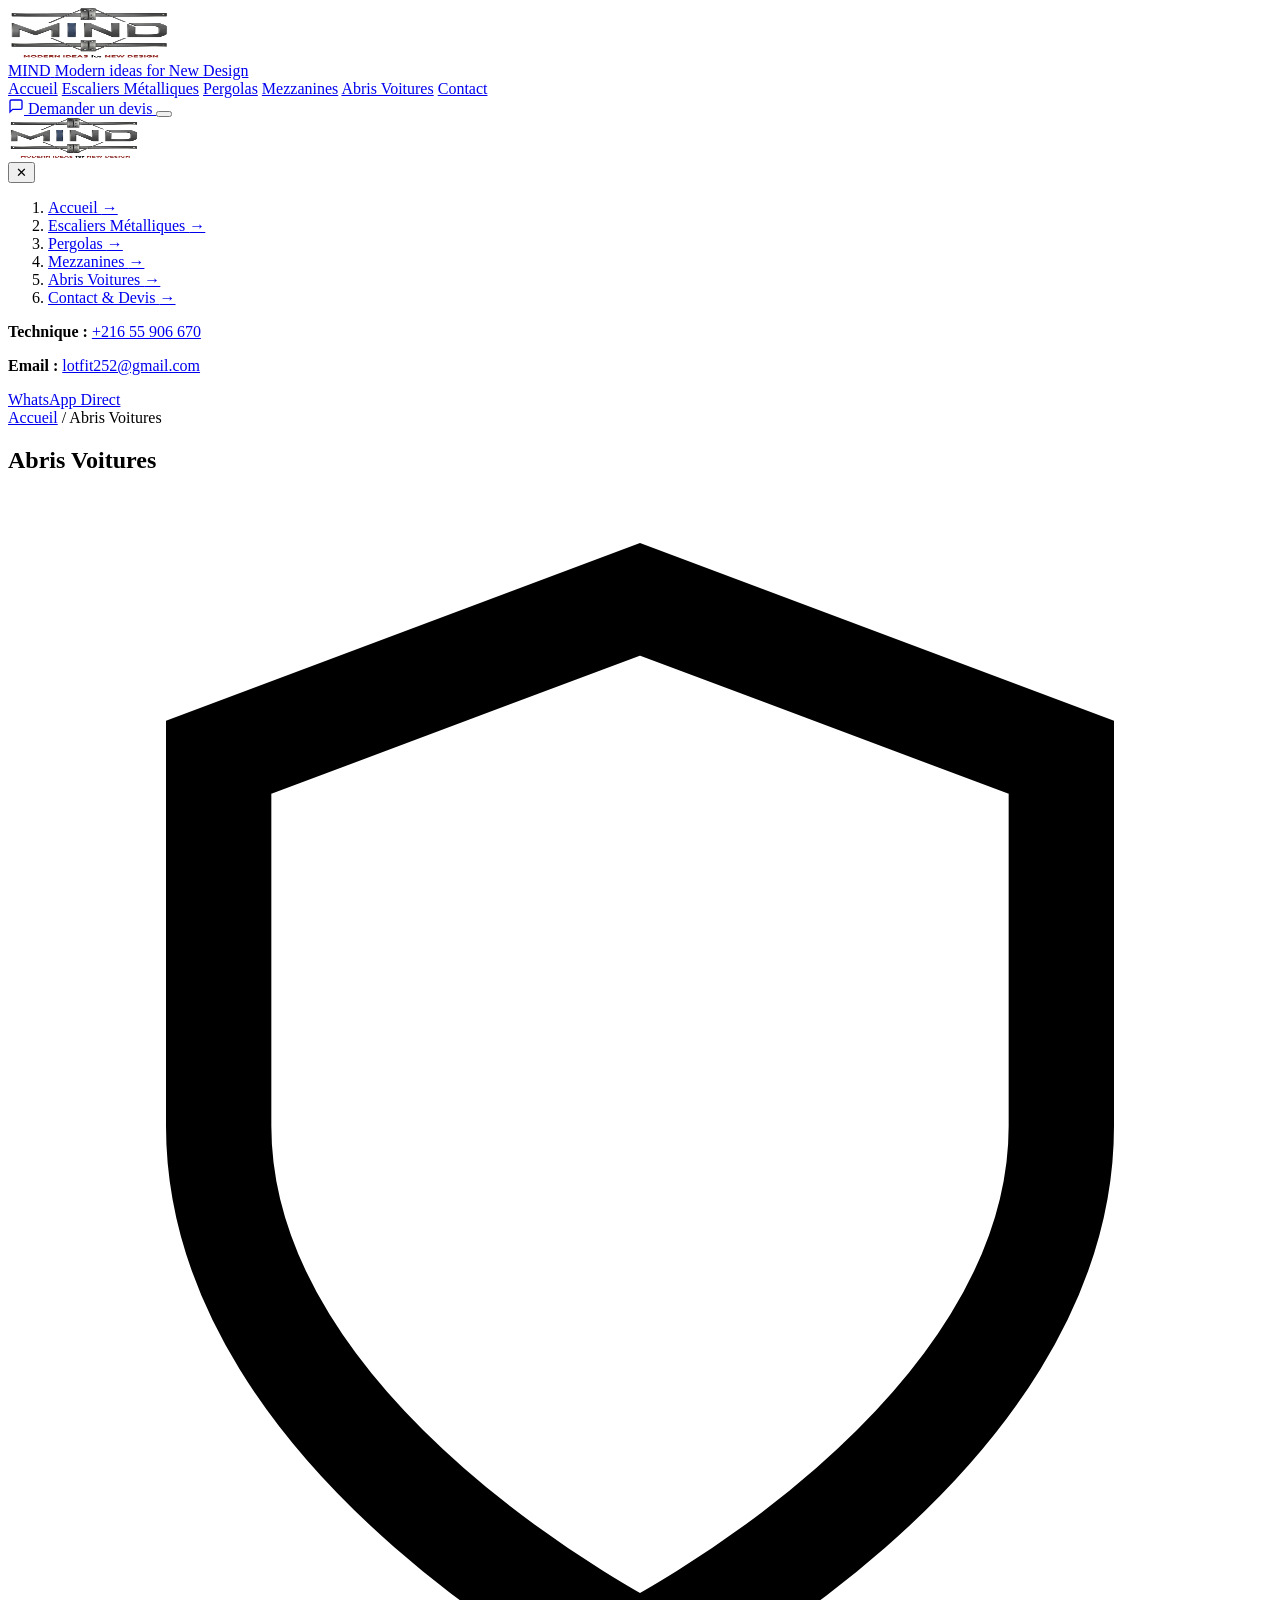
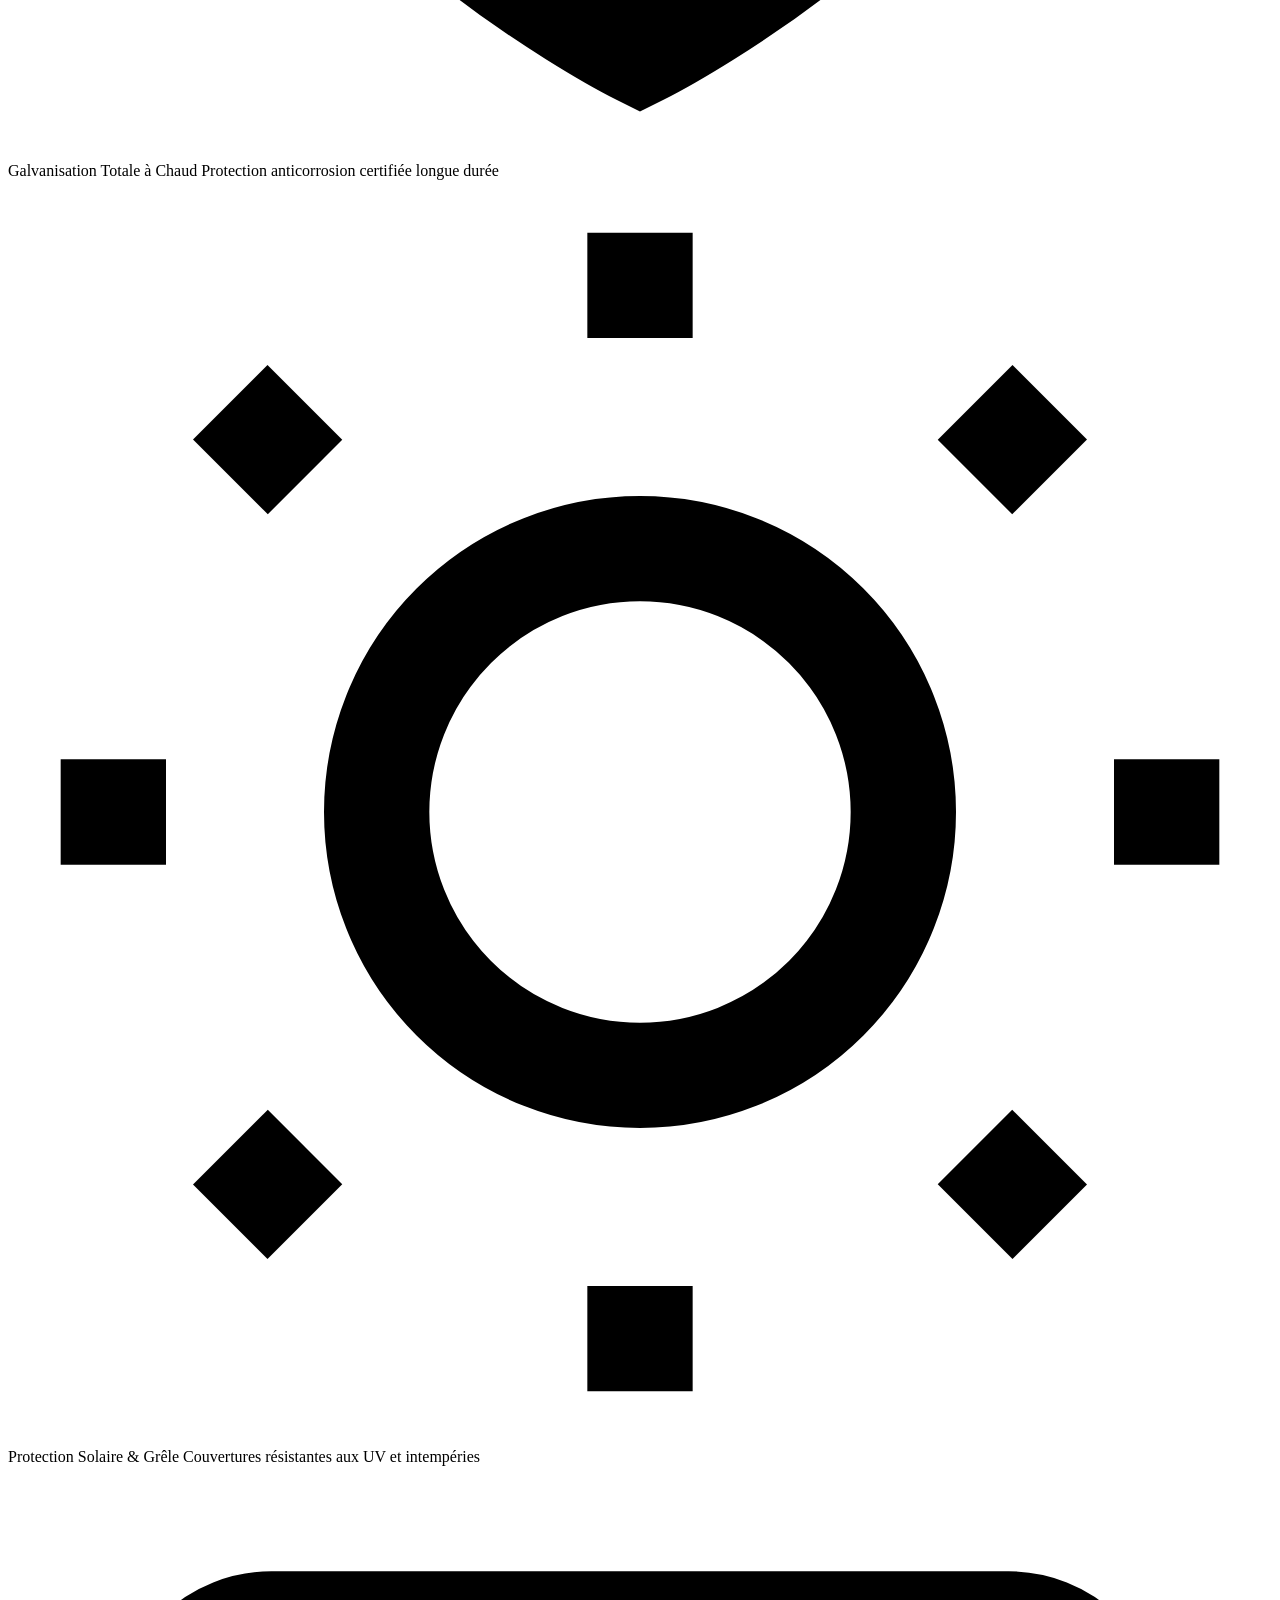
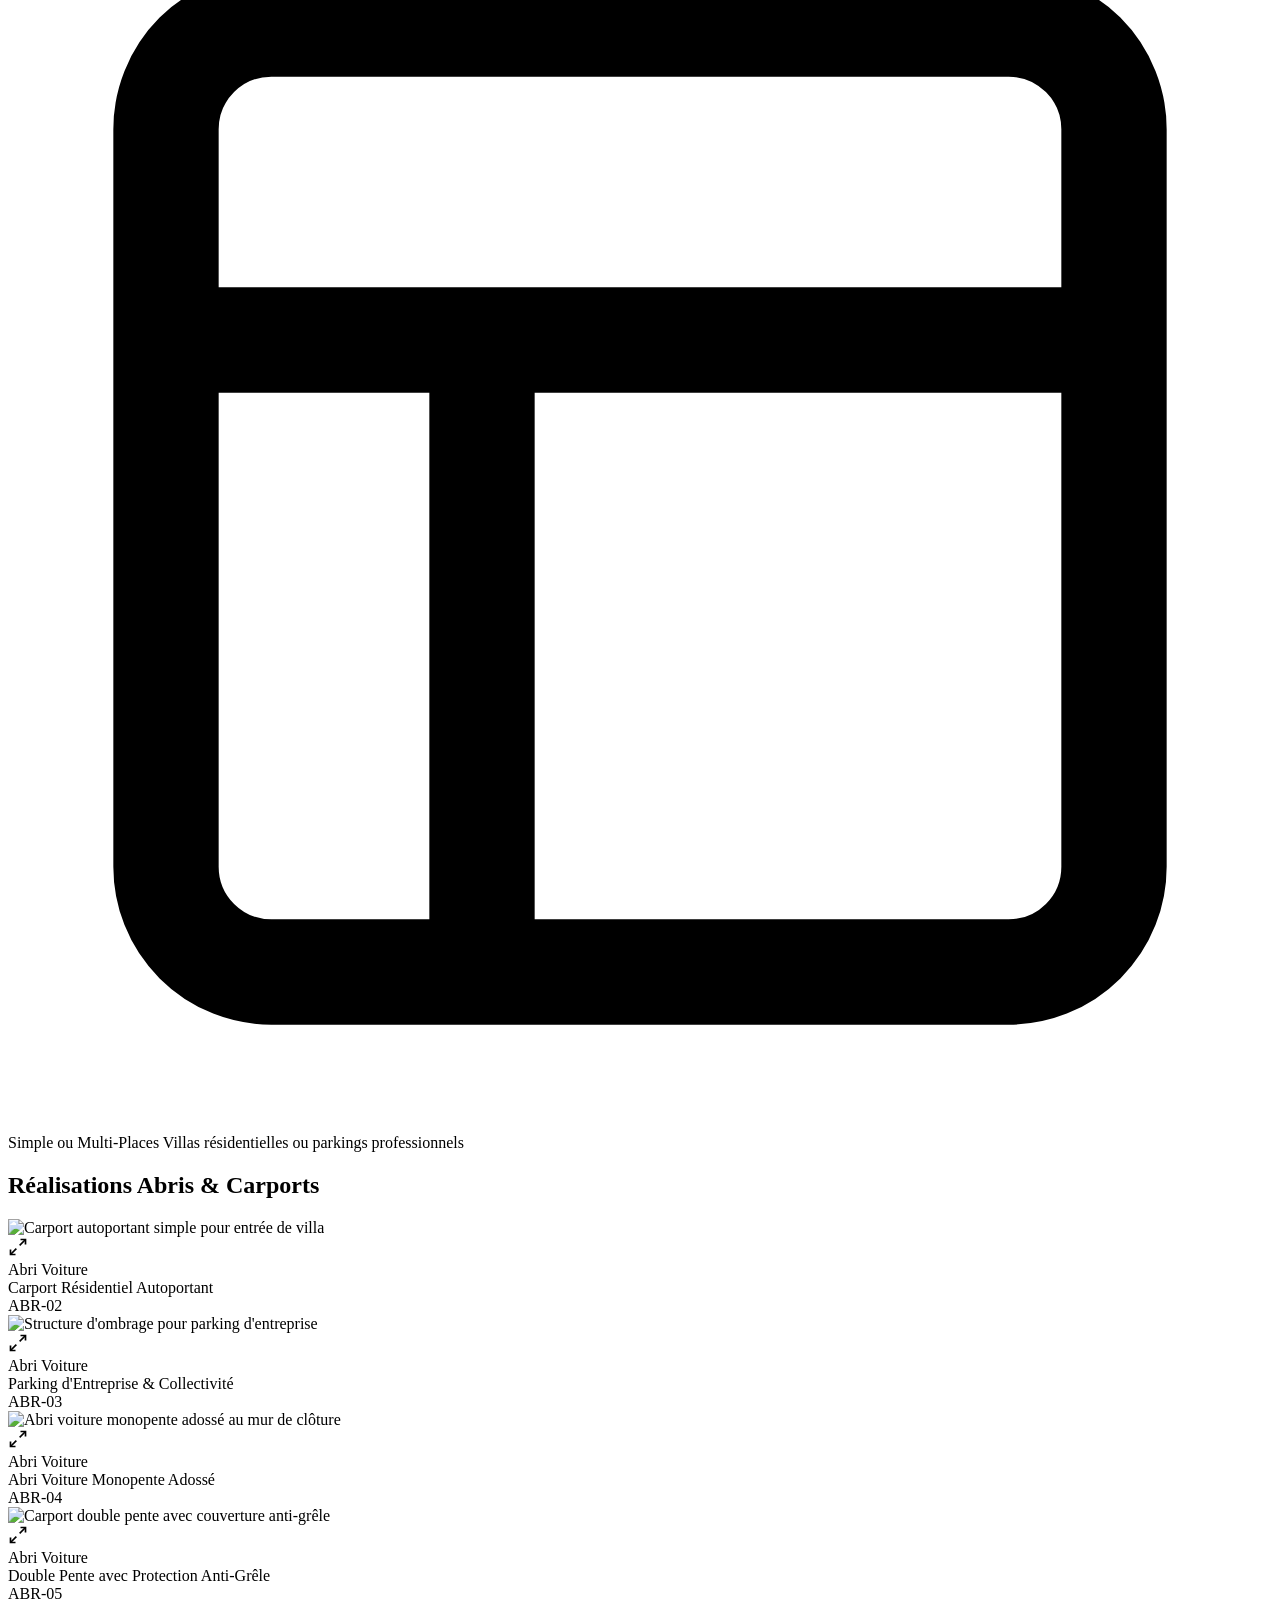
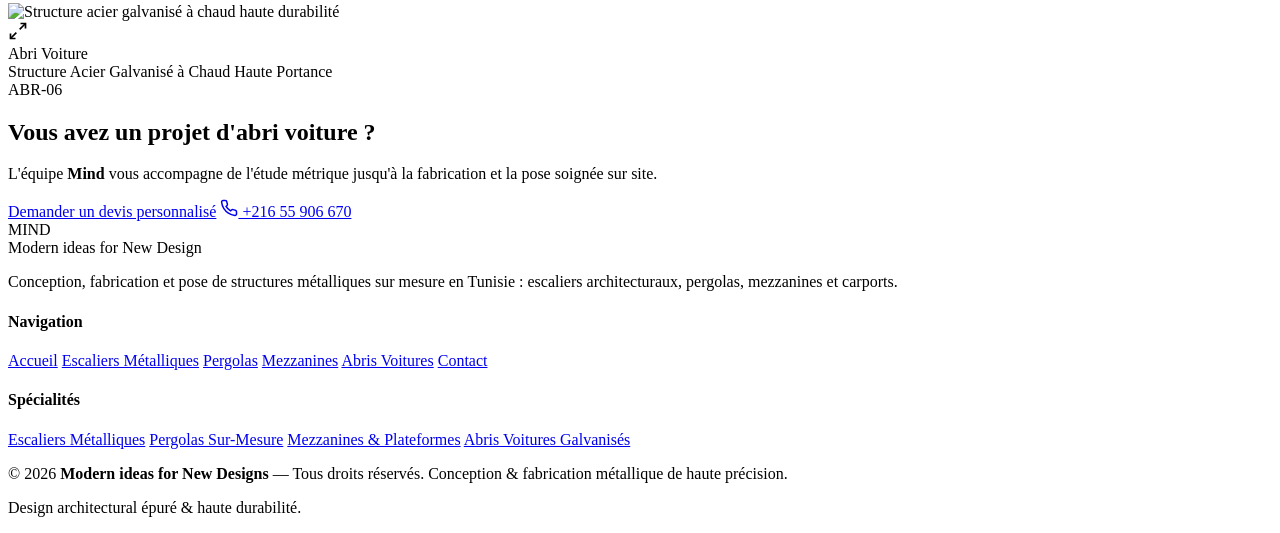
==== abris.html @ a0c8e548 "Add files via upload" ====
<!DOCTYPE html>
<html lang="fr">
<head>
  <meta charset="UTF-8">
  <meta name="viewport" content="width=device-width, initial-scale=1.0">
  <title>Abris Voitures &amp; Carports — Mind | Modern ideas for New Design</title>
  <meta name="description" content="Abris voitures et carports métalliques entièrement galvanisés à chaud en Tunisie par Mind (Modern ideas for New Design) : haute résistance, protection anticorrosion et pose sur mesure.">
  <link rel="icon" type="image/png" href="favicon.png">
  <link rel="stylesheet" href="css/style.css">
  <link rel="stylesheet" href="css/lightbox.css">
</head>
<body>

  <!-- HEADER -->
  <header class="site-header">
    <div class="wrap">
      <a href="index.html" class="logo-brand" aria-label="Accueil Mind">
        <img src="logo-mind.png" alt="Logo Mind" width="160" height="50">
        <div class="brand-meta">
          <span class="brand-name">MIND</span>
          <span class="brand-tagline">Modern ideas for New Design</span>
        </div>
      </a>

      <nav class="main-nav" aria-label="Navigation principale">
        <a href="index.html">Accueil</a>
        <a href="escaliers.html">Escaliers Métalliques</a>
        <a href="Pergola.html">Pergolas</a>
        <a href="mezzanines.html">Mezzanines</a>
        <a href="abris.html" class="active">Abris Voitures</a>
        <a href="index.html#contact">Contact</a>
      </nav>

      <div class="header-action">
        <a href="index.html#contact" class="btn btn-primary btn-sm">
          <svg width="16" height="16" viewBox="0 0 24 24" fill="none" stroke="currentColor" stroke-width="2"><path d="M21 15a2 2 0 0 1-2 2H7l-4 4V5a2 2 0 0 1 2-2h14a2 2 0 0 1 2 2z"></path></svg>
          Demander un devis
        </a>
        <button class="burger" aria-expanded="false" aria-label="Ouvrir le menu de navigation">
          <span></span><span></span><span></span>
        </button>
      </div>
    </div>
  </header>

  <!-- MENU MOBILE TIROIR -->
  <div class="scrim"></div>
  <aside class="mobile-nav-panel" aria-label="Menu mobile">
    <div class="mobile-nav-header">
      <div class="logo-brand">
        <img src="logo-mind.png" alt="Logo Mind" width="130" height="40">
      </div>
      <button class="btn btn-outline btn-sm burger-close" onclick="document.querySelector('.burger').click()" aria-label="Fermer le menu">✕</button>
    </div>
    <ol>
      <li><a href="index.html">Accueil <span>→</span></a></li>
      <li><a href="escaliers.html">Escaliers Métalliques <span>→</span></a></li>
      <li><a href="Pergola.html">Pergolas <span>→</span></a></li>
      <li><a href="mezzanines.html">Mezzanines <span>→</span></a></li>
      <li><a href="abris.html" class="active">Abris Voitures <span>→</span></a></li>
      <li><a href="index.html#contact">Contact &amp; Devis <span>→</span></a></li>
    </ol>
    <div class="mobile-nav-contact">
      <p><b>Technique :</b> <a href="tel:+21655906670">+216 55 906 670</a></p>
      <p><b>Email :</b> <a href="mailto:lotfit252@gmail.com">lotfit252@gmail.com</a></p>
      <a href="https://wa.me/21655906670" target="_blank" rel="noopener" class="btn btn-primary btn-sm" style="margin-top:0.5rem; justify-content:center;">WhatsApp Direct</a>
    </div>
  </aside>

  <!-- EN-TÊTE DE CATÉGORIE -->
  <section class="category-hero">
    <div class="wrap">
      <div class="category-hero-content reveal">
        <nav class="breadcrumb" aria-label="Fil d'Ariane">
          <a href="index.html">Accueil</a>
          <span class="sep" aria-hidden="true">/</span>
          <span class="current">Abris Voitures</span>
        </nav>
        <h1>Abris Voitures</h1>

        <!-- 3 Badges / Points Forts -->
        <div class="category-highlights">
          <div class="highlight-pill">
            <div class="icon">
              <svg viewBox="0 0 24 24" fill="none" stroke="currentColor" stroke-width="2"><path d="M12 22s8-4 8-10V5l-8-3-8 3v7c0 6 8 10 8 10z"></path></svg>
            </div>
            <div class="info">
              <span class="label">Galvanisation Totale à Chaud</span>
              <span class="sub">Protection anticorrosion certifiée longue durée</span>
            </div>
          </div>

          <div class="highlight-pill">
            <div class="icon">
              <svg viewBox="0 0 24 24" fill="none" stroke="currentColor" stroke-width="2"><circle cx="12" cy="12" r="5"></circle><line x1="12" y1="1" x2="12" y2="3"></line><line x1="12" y1="21" x2="12" y2="23"></line><line x1="4.22" y1="4.22" x2="5.64" y2="5.64"></line><line x1="18.36" y1="18.36" x2="19.78" y2="19.78"></line><line x1="1" y1="12" x2="3" y2="12"></line><line x1="21" y1="12" x2="23" y2="12"></line><line x1="4.22" y1="19.78" x2="5.64" y2="18.36"></line><line x1="18.36" y1="5.64" x2="19.78" y2="4.22"></line></svg>
            </div>
            <div class="info">
              <span class="label">Protection Solaire &amp; Grêle</span>
              <span class="sub">Couvertures résistantes aux UV et intempéries</span>
            </div>
          </div>

          <div class="highlight-pill">
            <div class="icon">
              <svg viewBox="0 0 24 24" fill="none" stroke="currentColor" stroke-width="2"><rect x="3" y="3" width="18" height="18" rx="2" ry="2"></rect><line x1="3" y1="9" x2="21" y2="9"></line><line x1="9" y1="21" x2="9" y2="9"></line></svg>
            </div>
            <div class="info">
              <span class="label">Simple ou Multi-Places</span>
              <span class="sub">Villas résidentielles ou parkings professionnels</span>
            </div>
          </div>
        </div>
      </div>
    </div>
  </section>

  <!-- GRILLE PHOTO DES RÉALISATIONS -->
  <section>
    <div class="wrap">
      <div class="gallery-section-head reveal">
        <div>
          <h2>Réalisations Abris &amp; Carports</h2>
        </div>
      </div>


        <!-- Photo 2 (Span 4) -->
        <div class="bento-item span-4">
          <img src="images/Abr2.jpeg" alt="Carport autoportant simple pour entrée de villa" data-gallery data-title="Carport autoportant simple pour entrée de villa" loading="lazy">
          <div class="item-overlay">
            <div class="overlay-top">
              <svg width="20" height="20" viewBox="0 0 24 24" fill="none" stroke="currentColor" stroke-width="2"><polyline points="15 3 21 3 21 9"></polyline><polyline points="9 21 3 21 3 15"></polyline><line x1="21" y1="3" x2="14" y2="10"></line><line x1="3" y1="21" x2="10" y2="14"></line></svg>
            </div>
            <span class="item-category">Abri Voiture</span>
            <div class="item-title">Carport Résidentiel Autoportant</div>
          </div>
          <span class="item-id-badge">ABR-02</span>
        </div>

        <!-- Photo 3 (Span 4) -->
        <div class="bento-item span-4">
          <img src="images/Abr3.jpeg" alt="Structure d'ombrage pour parking d'entreprise" data-gallery data-title="Structure d'ombrage pour parking d'entreprise" loading="lazy">
          <div class="item-overlay">
            <div class="overlay-top">
              <svg width="20" height="20" viewBox="0 0 24 24" fill="none" stroke="currentColor" stroke-width="2"><polyline points="15 3 21 3 21 9"></polyline><polyline points="9 21 3 21 3 15"></polyline><line x1="21" y1="3" x2="14" y2="10"></line><line x1="3" y1="21" x2="10" y2="14"></line></svg>
            </div>
            <span class="item-category">Abri Voiture</span>
            <div class="item-title">Parking d'Entreprise &amp; Collectivité</div>
          </div>
          <span class="item-id-badge">ABR-03</span>
        </div>

        <!-- Photo 4 (Span 4) -->
        <div class="bento-item span-4">
          <img src="images/Abr4.jpeg" alt="Abri voiture monopente adossé au mur de clôture" data-gallery data-title="Abri voiture monopente adossé au mur de clôture" loading="lazy">
          <div class="item-overlay">
            <div class="overlay-top">
              <svg width="20" height="20" viewBox="0 0 24 24" fill="none" stroke="currentColor" stroke-width="2"><polyline points="15 3 21 3 21 9"></polyline><polyline points="9 21 3 21 3 15"></polyline><line x1="21" y1="3" x2="14" y2="10"></line><line x1="3" y1="21" x2="10" y2="14"></line></svg>
            </div>
            <span class="item-category">Abri Voiture</span>
            <div class="item-title">Abri Voiture Monopente Adossé</div>
          </div>
          <span class="item-id-badge">ABR-04</span>
        </div>

        <!-- Photo 5 (Span 4) -->
        <div class="bento-item span-4">
          <img src="images/Abr5.jpeg" alt="Carport double pente avec couverture anti-grêle" data-gallery data-title="Carport double pente avec couverture anti-grêle" loading="lazy">
          <div class="item-overlay">
            <div class="overlay-top">
              <svg width="20" height="20" viewBox="0 0 24 24" fill="none" stroke="currentColor" stroke-width="2"><polyline points="15 3 21 3 21 9"></polyline><polyline points="9 21 3 21 3 15"></polyline><line x1="21" y1="3" x2="14" y2="10"></line><line x1="3" y1="21" x2="10" y2="14"></line></svg>
            </div>
            <span class="item-category">Abri Voiture</span>
            <div class="item-title">Double Pente avec Protection Anti-Grêle</div>
          </div>
          <span class="item-id-badge">ABR-05</span>
        </div>

        <!-- Photo 6 (Span 8) -->
        <div class="bento-item span-8">
          <img src="images/Abr6.jpeg" alt="Structure acier galvanisé à chaud haute durabilité" data-gallery data-title="Structure acier galvanisé à chaud haute durabilité" loading="lazy">
          <div class="item-overlay">
            <div class="overlay-top">
              <svg width="20" height="20" viewBox="0 0 24 24" fill="none" stroke="currentColor" stroke-width="2"><polyline points="15 3 21 3 21 9"></polyline><polyline points="9 21 3 21 3 15"></polyline><line x1="21" y1="3" x2="14" y2="10"></line><line x1="3" y1="21" x2="10" y2="14"></line></svg>
            </div>
            <span class="item-category">Abri Voiture</span>
            <div class="item-title">Structure Acier Galvanisé à Chaud Haute Portance</div>
          </div>
          <span class="item-id-badge">ABR-06</span>
        </div>
      </div>
    </div>
  </section>



  <!-- BANDEAU CTA -->
  <div class="wrap">
    <div class="cta-banner reveal">
      <div class="cta-content">
        <h2>Vous avez un projet d'abri voiture ?</h2>
        <p>L'équipe <strong>Mind</strong> vous accompagne de l'étude métrique jusqu'à la fabrication et la pose soignée sur site.</p>
        <div class="cta-actions">
          <a href="index.html#contact" class="btn btn-white btn-lg">Demander un devis personnalisé</a>
          <a href="tel:+21655906670" class="btn btn-outline btn-lg">
            <svg width="18" height="18" viewBox="0 0 24 24" fill="none" stroke="currentColor" stroke-width="2"><path d="M22 16.92v3a2 2 0 0 1-2.18 2 19.79 19.79 0 0 1-8.63-3.07 19.5 19.5 0 0 1-6-6 19.79 19.79 0 0 1-3.07-8.67A2 2 0 0 1 4.11 2h3a2 2 0 0 1 2 1.72 12.84 12.84 0 0 0 .7 2.81 2 2 0 0 1-.45 2.11L8.09 9.91a16 16 0 0 0 6 6l1.27-1.27a2 2 0 0 1 2.11-.45 12.84 12.84 0 0 0 2.81.7A2 2 0 0 1 22 16.92z"></path></svg>
            +216 55 906 670
          </a>
        </div>
      </div>
    </div>
  </div>

  <!-- FOOTER -->
  <footer class="site-footer">
    <div class="wrap">
      <div class="footer-grid">
        <div class="footer-brand">
          <div class="brand-name">MIND</div>
          <span class="brand-tagline">Modern ideas for New Design</span>
          <p>Conception, fabrication et pose de structures métalliques sur mesure en Tunisie : escaliers architecturaux, pergolas, mezzanines et carports.</p>
        </div>

        <div class="footer-col">
          <h4>Navigation</h4>
          <div class="footer-links">
            <a href="index.html">Accueil</a>
            <a href="escaliers.html">Escaliers Métalliques</a>
            <a href="Pergola.html">Pergolas</a>
            <a href="mezzanines.html">Mezzanines</a>
            <a href="abris.html">Abris Voitures</a>
            <a href="index.html#contact">Contact</a>
          </div>
        </div>

        <div class="footer-col">
          <h4>Spécialités</h4>
          <div class="footer-links">
            <a href="escaliers.html">Escaliers Métalliques</a>
            <a href="Pergola.html">Pergolas Sur-Mesure</a>
            <a href="mezzanines.html">Mezzanines &amp; Plateformes</a>
            <a href="abris.html">Abris Voitures Galvanisés</a>
          </div>
        </div>

      </div>

      <div class="footer-bottom">
        <p>© <span id="year"></span> <strong>Modern ideas for New Designs</strong> — Tous droits réservés. Conception &amp; fabrication métallique de haute précision.</p>
        <p>Design architectural épuré &amp; haute durabilité.</p>
      </div>
    </div>
  </footer>

  <script>document.getElementById('year').textContent = new Date().getFullYear();</script>
  <script src="js/lightbox.js"></script>
  <script src="js/script.js"></script>
</body>
</html>
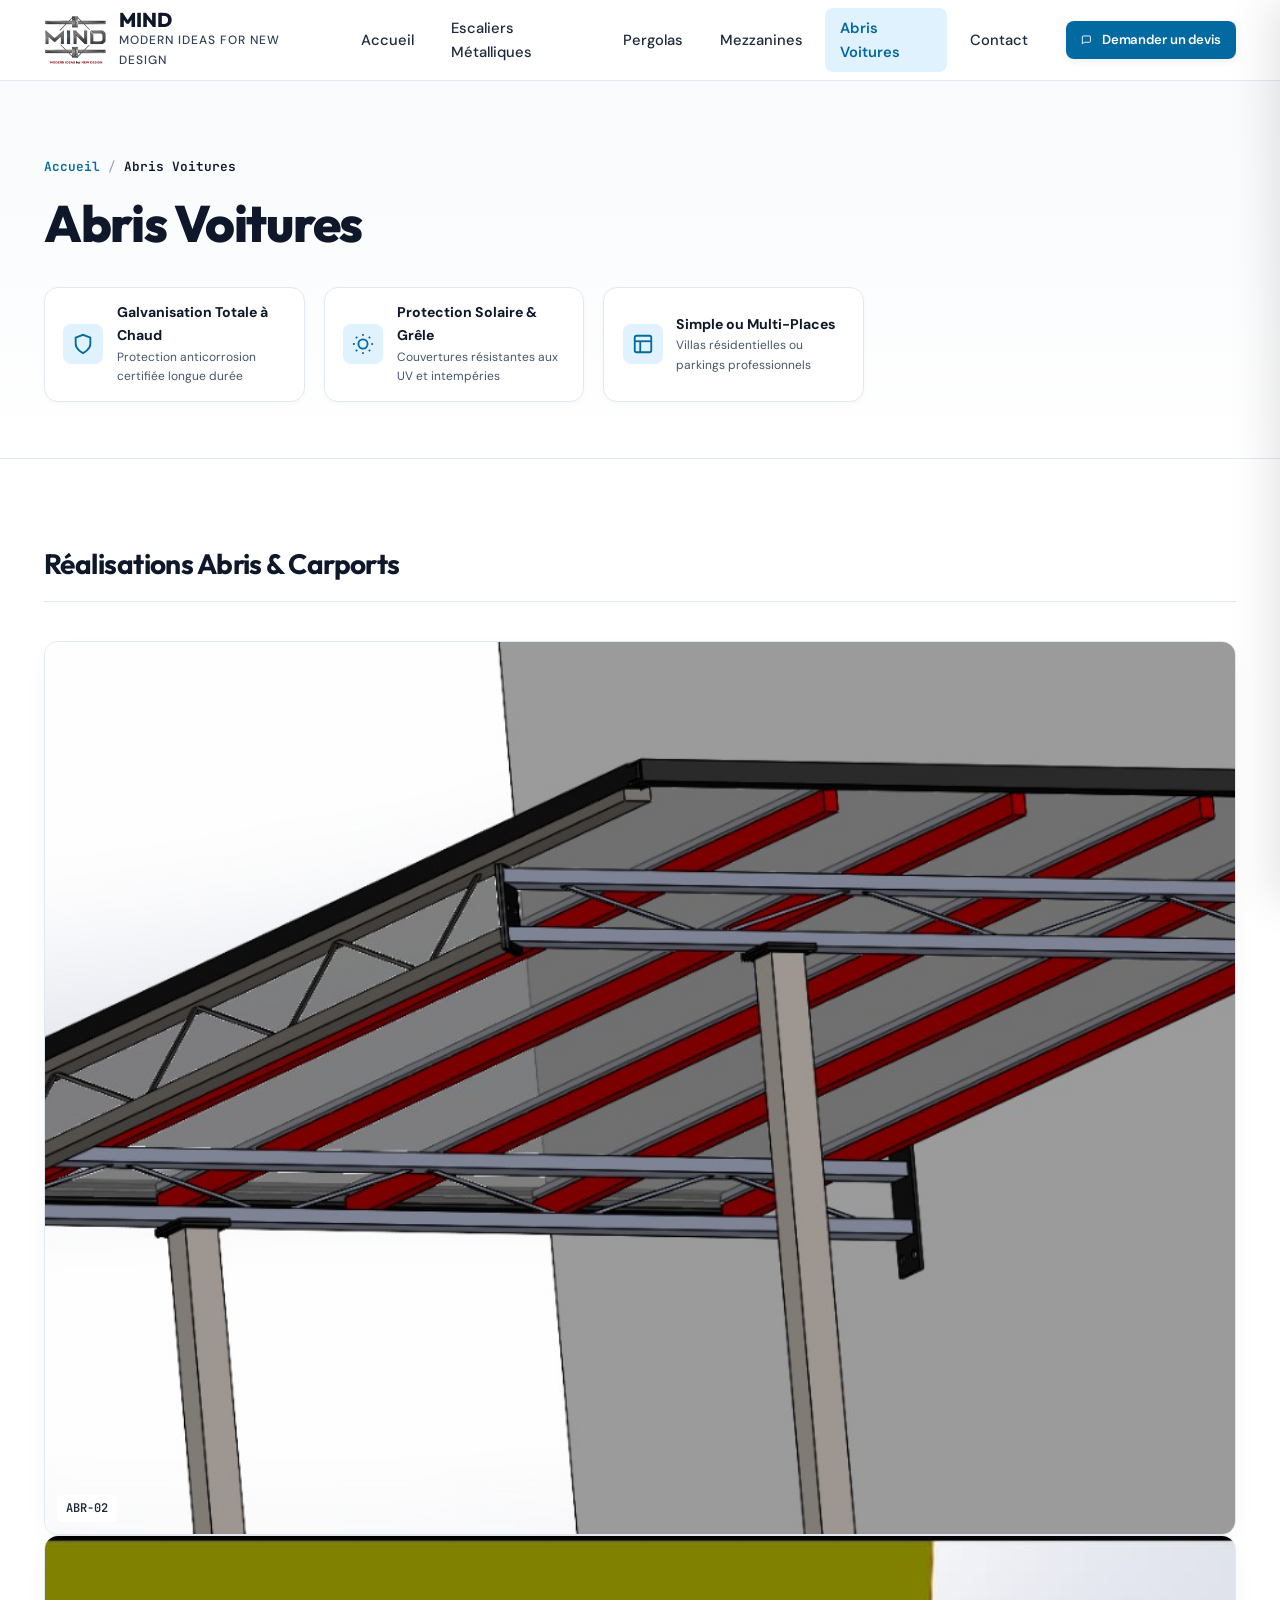
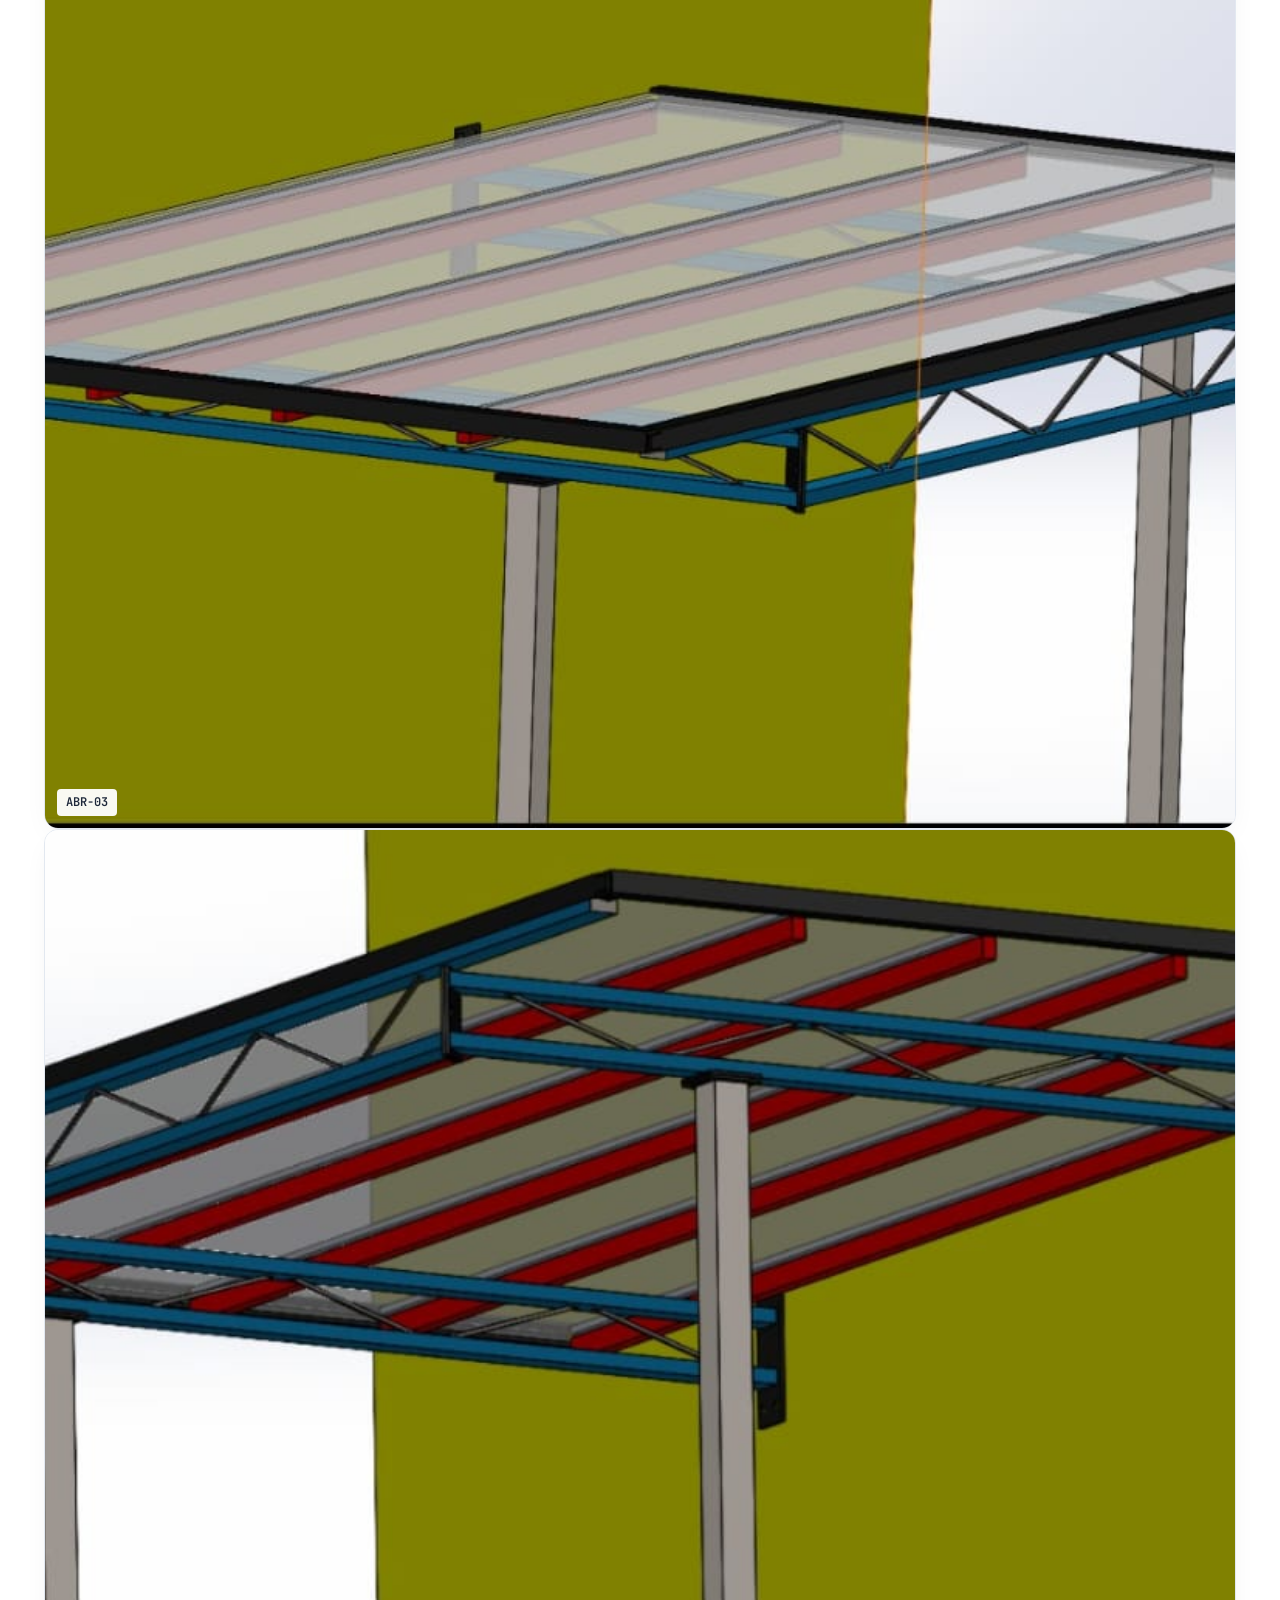
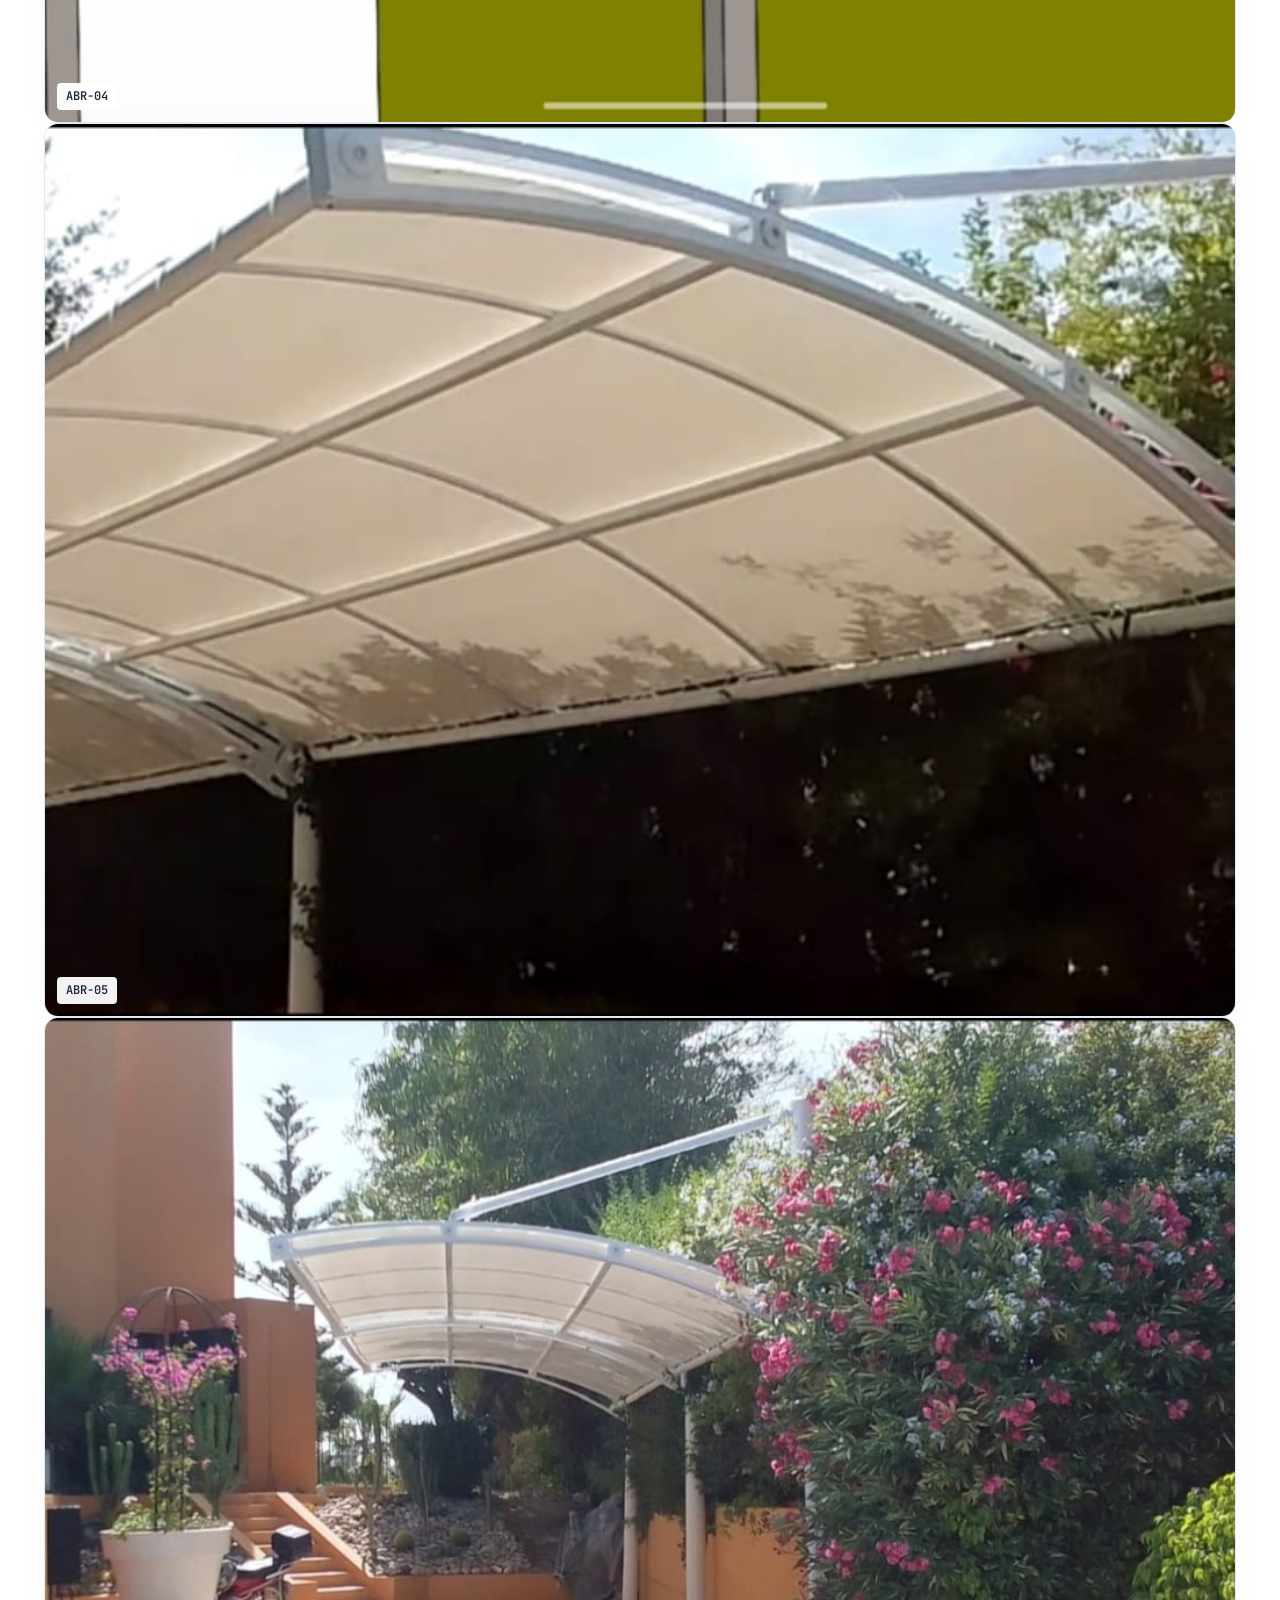
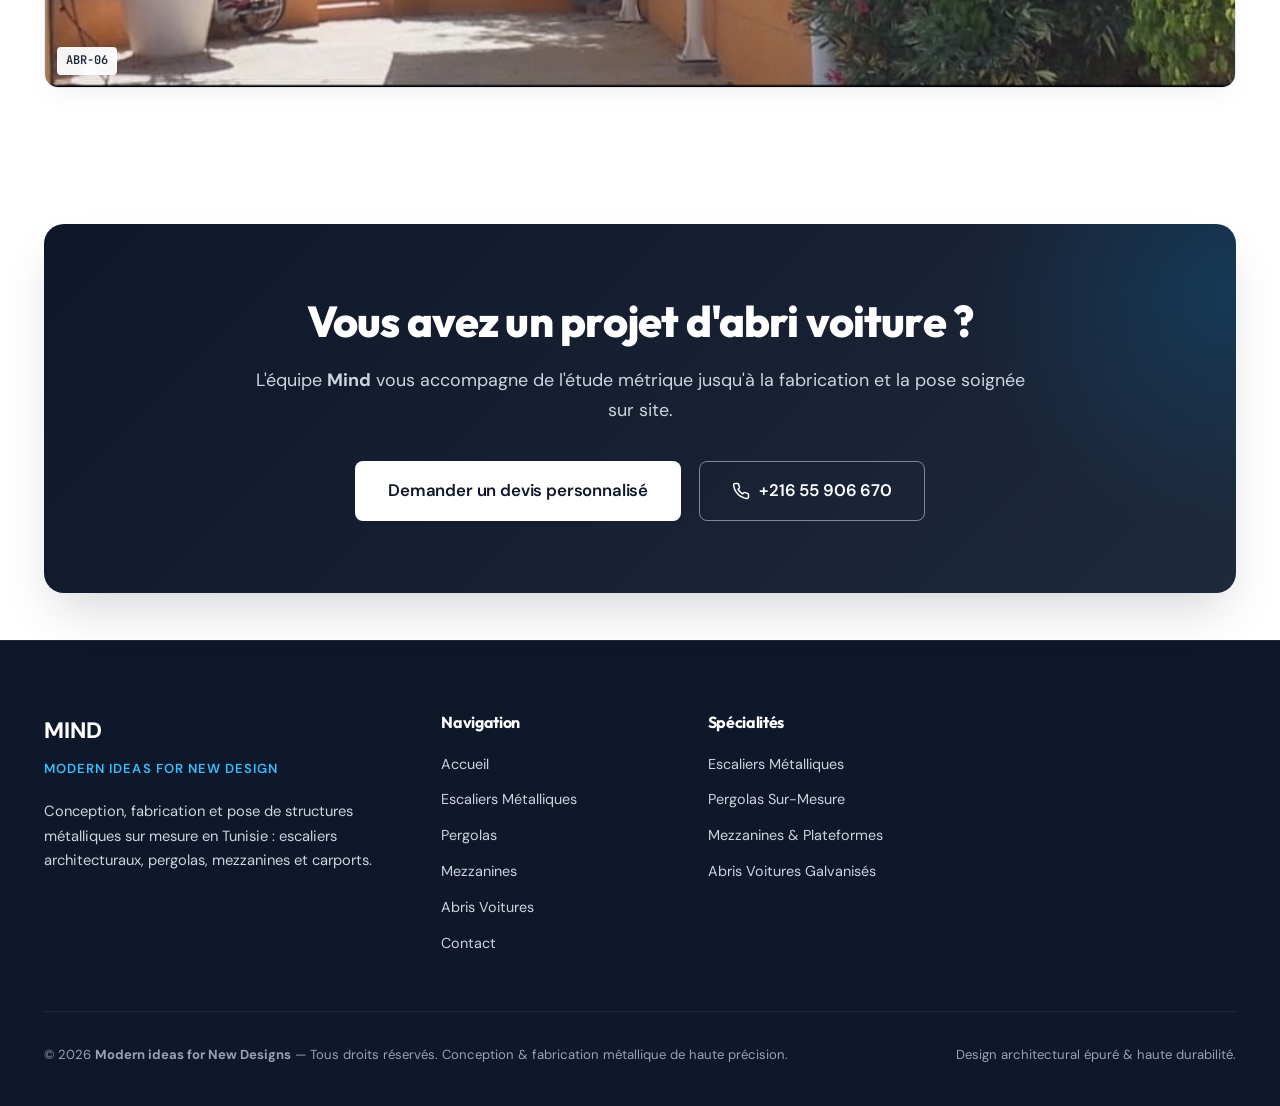
==== commit 0f54fb11: "Add files via upload" ====
--- a/abris.html
+++ b/abris.html
@@ -25,7 +25,7 @@
       <nav class="main-nav" aria-label="Navigation principale">
         <a href="index.html">Accueil</a>
         <a href="escaliers.html">Escaliers Métalliques</a>
-        <a href="Pergola.html">Pergolas</a>
+        <a href="pergola.html">Pergolas</a>
         <a href="mezzanines.html">Mezzanines</a>
         <a href="abris.html" class="active">Abris Voitures</a>
         <a href="index.html#contact">Contact</a>
@@ -55,7 +55,7 @@
     <ol>
       <li><a href="index.html">Accueil <span>→</span></a></li>
       <li><a href="escaliers.html">Escaliers Métalliques <span>→</span></a></li>
-      <li><a href="Pergola.html">Pergolas <span>→</span></a></li>
+      <li><a href="pergola.html">Pergolas <span>→</span></a></li>
       <li><a href="mezzanines.html">Mezzanines <span>→</span></a></li>
       <li><a href="abris.html" class="active">Abris Voitures <span>→</span></a></li>
       <li><a href="index.html#contact">Contact &amp; Devis <span>→</span></a></li>
@@ -226,7 +226,7 @@
           <div class="footer-links">
             <a href="index.html">Accueil</a>
             <a href="escaliers.html">Escaliers Métalliques</a>
-            <a href="Pergola.html">Pergolas</a>
+            <a href="pergola.html">Pergolas</a>
             <a href="mezzanines.html">Mezzanines</a>
             <a href="abris.html">Abris Voitures</a>
             <a href="index.html#contact">Contact</a>
@@ -237,7 +237,7 @@
           <h4>Spécialités</h4>
           <div class="footer-links">
             <a href="escaliers.html">Escaliers Métalliques</a>
-            <a href="Pergola.html">Pergolas Sur-Mesure</a>
+            <a href="pergola.html">Pergolas Sur-Mesure</a>
             <a href="mezzanines.html">Mezzanines &amp; Plateformes</a>
             <a href="abris.html">Abris Voitures Galvanisés</a>
           </div>
--- a/css/style.css
+++ b/css/style.css
@@ -0,0 +1,1640 @@
+/* ==========================================================================
+   MIND — Mind for New Designs
+   Architecture & Structures Métalliques Haut de Gamme
+   Design System : Clair Architectural / Lumineux, Moderne & Épuré
+   ========================================================================== */
+
+@import url('https://fonts.googleapis.com/css2?family=DM+Sans:ital,opsz,wght@0,9..40,400;0,9..40,500;0,9..40,600;0,9..40,700;1,9..40,400&family=Outfit:wght@500;600;700;800&family=JetBrains+Mono:wght@400;500;600&display=swap');
+
+:root {
+  /* Palette Principale "Clair Architectural" */
+  --bg-main:         #FFFFFF;
+  --bg-subtle:       #F8FAFC;
+  --bg-surface:      #F1F5F9;
+  --bg-elevated:     #FFFFFF;
+
+  /* Typographie & Couleurs de texte */
+  --text-main:       #0F172A; /* Gris anthracite profond - jamais noir pur */
+  --text-body:       #1E293B;
+  --text-muted:      #334155; /* Gris acier foncé haute lisibilité WCAG AAA */
+  --text-light:      #475569;
+  --text-inverse:    #FFFFFF;
+
+  /* Couleurs d'accentuation (Bleu architectural & cuivre) */
+  --primary:         #0369A1; /* Bleu architectural conforme WCAG AA (5.9:1) */
+  --primary-hover:   #075985;
+  --primary-light:   #E0F2FE;
+  --primary-glow:    rgba(3, 105, 161, 0.12);
+
+  --accent:          #9A581F; /* Cuivre / Bronze métallique architectural conforme WCAG */
+  --accent-hover:    #784212;
+  --accent-light:    #FDF6F0;
+
+  --border:          #E2E8F0;
+  --border-light:    #F1F5F9;
+  --border-focus:    #38BDF8;
+
+  /* Polices */
+  --font-heading:    'Outfit', -apple-system, BlinkMacSystemFont, 'Segoe UI', sans-serif;
+  --font-body:       'DM Sans', -apple-system, BlinkMacSystemFont, 'Segoe UI', sans-serif;
+  --font-mono:       'JetBrains Mono', monospace;
+
+  /* Rayons & Ombres */
+  --radius-sm:       8px;
+  --radius-md:       14px;
+  --radius-lg:       20px;
+  --radius-full:     9999px;
+
+  --shadow-subtle:   0 2px 8px -2px rgba(15, 23, 42, 0.05);
+  --shadow-card:     0 10px 30px -10px rgba(15, 23, 42, 0.08);
+  --shadow-hover:    0 20px 35px -10px rgba(15, 23, 42, 0.14);
+  --shadow-elevated: 0 25px 50px -12px rgba(15, 23, 42, 0.18);
+
+  /* Transitions */
+  --transition-fast:  0.2s cubic-bezier(0.16, 1, 0.3, 1);
+  --transition-smooth: 0.4s cubic-bezier(0.16, 1, 0.3, 1);
+  --transition-image:  0.5s cubic-bezier(0.25, 1, 0.5, 1);
+}
+
+/* ==========================================================================
+   RESET & BASES
+   ========================================================================== */
+*, *::before, *::after {
+  box-sizing: border-box;
+  margin: 0;
+  padding: 0;
+}
+
+html {
+  scroll-behavior: smooth;
+  font-size: 16px;
+  background-color: var(--bg-main);
+  color: var(--text-body);
+}
+
+body {
+  font-family: var(--font-body);
+  background-color: var(--bg-main);
+  color: var(--text-body);
+  line-height: 1.65;
+  -webkit-font-smoothing: antialiased;
+  -moz-osx-font-smoothing: grayscale;
+  overflow-x: hidden;
+}
+
+img, picture, svg, video {
+  display: block;
+  max-width: 100%;
+}
+
+a {
+  color: inherit;
+  text-decoration: none;
+  transition: color var(--transition-fast);
+}
+
+button, input, select, textarea {
+  font: inherit;
+}
+
+ul, ol {
+  list-style: none;
+}
+
+h1, h2, h3, h4, h5, h6 {
+  font-family: var(--font-heading);
+  color: var(--text-main);
+  font-weight: 700;
+  line-height: 1.2;
+  letter-spacing: -0.02em;
+  text-wrap: balance;
+}
+
+p {
+  text-wrap: pretty;
+}
+
+:focus-visible {
+  outline: 2px solid var(--primary);
+  outline-offset: 3px;
+}
+
+.wrap {
+  width: 100%;
+  max-width: 1240px;
+  margin-left: auto;
+  margin-right: auto;
+  padding-left: 1.5rem;
+  padding-right: 1.5rem;
+}
+
+.wrap-narrow {
+  max-width: 860px;
+}
+
+/* Badges / Eyebrow */
+.eyebrow {
+  display: inline-flex;
+  align-items: center;
+  gap: 0.5rem;
+  font-family: var(--font-mono);
+  font-size: 0.82rem;
+  font-weight: 600;
+  letter-spacing: 0.12em;
+  text-transform: uppercase;
+  color: #075985;
+  background: var(--primary-light);
+  padding: 0.38rem 0.9rem;
+  border-radius: var(--radius-full);
+  margin-bottom: 0.85rem;
+}
+
+.eyebrow-accent {
+  color: #784212;
+  background: var(--accent-light);
+}
+
+/* ==========================================================================
+   NAVIGATION / HEADER FIXE TRANSLUCIDE
+   ========================================================================== */
+.site-header {
+  position: sticky;
+  top: 0;
+  z-index: 1000;
+  background: rgba(255, 255, 255, 0.92);
+  backdrop-filter: blur(14px);
+  -webkit-backdrop-filter: blur(14px);
+  border-bottom: 1px solid var(--border);
+  transition: background var(--transition-fast), box-shadow var(--transition-fast), border-color var(--transition-fast);
+}
+
+.site-header.scrolled {
+  box-shadow: 0 4px 20px -2px rgba(15, 23, 42, 0.06);
+  background: rgba(255, 255, 255, 0.98);
+}
+
+.site-header .wrap {
+  display: flex;
+  align-items: center;
+  justify-content: space-between;
+  height: 80px;
+  gap: 1.5rem;
+}
+
+/* Logo */
+.logo-brand {
+  display: flex;
+  align-items: center;
+  gap: 0.85rem;
+  text-decoration: none;
+}
+
+.logo-brand img {
+  height: 48px;
+  width: auto;
+  object-fit: contain;
+  transition: transform var(--transition-fast);
+}
+
+.logo-brand:hover img {
+  transform: scale(1.03);
+}
+
+.logo-brand .brand-meta {
+  display: flex;
+  flex-direction: column;
+}
+
+.logo-brand .brand-name {
+  font-family: var(--font-heading);
+  font-size: 1.25rem;
+  font-weight: 800;
+  color: var(--text-main);
+  letter-spacing: -0.01em;
+  line-height: 1.1;
+}
+
+.logo-brand .brand-tagline {
+  font-family: var(--font-body);
+  font-size: 0.75rem;
+  font-weight: 500;
+  color: var(--text-muted);
+  letter-spacing: 0.08em;
+  text-transform: uppercase;
+}
+
+/* Navigation principale */
+.main-nav {
+  display: flex;
+  align-items: center;
+  gap: 0.5rem;
+}
+
+.main-nav a {
+  font-size: 0.92rem;
+  font-weight: 500;
+  color: var(--text-body);
+  padding: 0.5rem 0.9rem;
+  border-radius: var(--radius-sm);
+  position: relative;
+  transition: color var(--transition-fast), background-color var(--transition-fast);
+}
+
+.main-nav a:hover {
+  color: var(--primary);
+  background-color: var(--bg-subtle);
+}
+
+.main-nav a.active {
+  color: var(--primary);
+  font-weight: 600;
+  background-color: var(--primary-light);
+}
+
+/* Header Action */
+.header-action {
+  display: flex;
+  align-items: center;
+  gap: 1rem;
+}
+
+/* Boutons */
+.btn {
+  display: inline-flex;
+  align-items: center;
+  justify-content: center;
+  gap: 0.6rem;
+  padding: 0.75rem 1.4rem;
+  border-radius: var(--radius-sm);
+  font-size: 0.9rem;
+  font-weight: 600;
+  letter-spacing: -0.01em;
+  border: 1px solid transparent;
+  cursor: pointer;
+  transition: all var(--transition-fast);
+  white-space: nowrap;
+}
+
+.btn-primary {
+  background: var(--primary);
+  color: var(--text-inverse);
+  box-shadow: 0 2px 8px rgba(15, 23, 42, 0.08);
+}
+
+.btn-primary:hover {
+  background: var(--primary-hover);
+  color: var(--text-inverse);
+  transform: translateY(-1px);
+  box-shadow: 0 4px 14px rgba(15, 23, 42, 0.14);
+}
+
+.btn-outline {
+  background: transparent;
+  border-color: var(--border);
+  color: var(--text-body);
+}
+
+.btn-outline:hover {
+  border-color: var(--primary);
+  color: #FFFFFF;
+  background: var(--primary);
+}
+
+.btn-accent {
+  background: var(--accent);
+  color: var(--text-inverse);
+}
+
+.btn-accent:hover {
+  background: var(--accent-hover);
+  color: var(--text-inverse);
+}
+
+.btn-white {
+  background: #FFFFFF;
+  color: var(--text-main);
+  box-shadow: var(--shadow-subtle);
+}
+
+.btn-white:hover {
+  background: #F8FAFC;
+  color: var(--primary);
+  transform: translateY(-1px);
+}
+
+.btn-sm {
+  padding: 0.45rem 0.9rem;
+  font-size: 0.82rem;
+}
+
+.btn-lg {
+  padding: 0.95rem 2rem;
+  font-size: 1.05rem;
+}
+
+/* Burger Mobile */
+.burger {
+  display: none;
+  background: transparent;
+  border: 1px solid var(--border);
+  border-radius: var(--radius-sm);
+  width: 44px;
+  height: 44px;
+  cursor: pointer;
+  flex-direction: column;
+  justify-content: center;
+  align-items: center;
+  gap: 5px;
+  padding: 0;
+  transition: border-color var(--transition-fast), background var(--transition-fast);
+}
+
+.burger:hover {
+  background: var(--bg-subtle);
+}
+
+.burger span {
+  display: block;
+  width: 22px;
+  height: 2px;
+  background-color: var(--text-main);
+  border-radius: 2px;
+  transition: transform 0.3s ease, opacity 0.3s ease;
+}
+
+.burger[aria-expanded="true"] span:nth-child(1) {
+  transform: translateY(7px) rotate(45deg);
+}
+.burger[aria-expanded="true"] span:nth-child(2) {
+  opacity: 0;
+}
+.burger[aria-expanded="true"] span:nth-child(3) {
+  transform: translateY(-7px) rotate(-45deg);
+}
+
+/* Mobile Nav Drawer */
+.mobile-nav-panel {
+  position: fixed;
+  inset: 0 0 0 auto;
+  width: min(380px, 86vw);
+  height: 100vh;
+  background: var(--bg-main);
+  box-shadow: -10px 0 40px rgba(0, 0, 0, 0.1);
+  transform: translateX(100%);
+  transition: transform 0.35s cubic-bezier(0.16, 1, 0.3, 1);
+  z-index: 1001;
+  padding: 2.5rem 1.8rem;
+  display: flex;
+  flex-direction: column;
+  justify-content: space-between;
+  overflow-y: auto;
+}
+
+.mobile-nav-panel.open {
+  transform: translateX(0);
+}
+
+.mobile-nav-header {
+  display: flex;
+  align-items: center;
+  justify-content: space-between;
+  padding-bottom: 1.5rem;
+  border-bottom: 1px solid var(--border);
+}
+
+.mobile-nav-panel ol {
+  margin: 1.5rem 0;
+  display: flex;
+  flex-direction: column;
+  gap: 0.5rem;
+}
+
+.mobile-nav-panel a {
+  display: flex;
+  align-items: center;
+  justify-content: space-between;
+  padding: 0.85rem 1rem;
+  border-radius: var(--radius-sm);
+  font-size: 1.05rem;
+  font-weight: 600;
+  color: var(--text-body);
+}
+
+.mobile-nav-panel a:hover,
+.mobile-nav-panel a.active {
+  background: var(--primary-light);
+  color: var(--primary);
+}
+
+.mobile-nav-contact {
+  padding-top: 1.5rem;
+  border-top: 1px solid var(--border);
+  display: flex;
+  flex-direction: column;
+  gap: 0.6rem;
+  font-size: 0.88rem;
+  color: var(--text-muted);
+}
+
+.mobile-nav-contact a {
+  padding: 0;
+  font-size: 0.88rem;
+  font-weight: 500;
+  color: var(--primary);
+}
+
+.scrim {
+  position: fixed;
+  inset: 0;
+  background: rgba(15, 23, 42, 0.45);
+  backdrop-filter: blur(4px);
+  -webkit-backdrop-filter: blur(4px);
+  opacity: 0;
+  pointer-events: none;
+  transition: opacity 0.35s ease;
+  z-index: 1000;
+}
+
+.scrim.open {
+  opacity: 1;
+  pointer-events: auto;
+}
+
+/* ==========================================================================
+   HERO SECTION ARCHITECTURALE (ACCUEIL)
+   ========================================================================== */
+.hero {
+  position: relative;
+  background: linear-gradient(135deg, #FFFFFF 0%, #F8FAFC 50%, #F1F5F9 100%);
+  padding: 5.5rem 0 6rem;
+  border-bottom: 1px solid var(--border);
+  overflow: hidden;
+}
+
+.hero::before {
+  content: '';
+  position: absolute;
+  top: 0;
+  right: 0;
+  width: 45%;
+  height: 100%;
+  background-image: 
+    radial-gradient(#CBD5E1 1.2px, transparent 1.2px),
+    linear-gradient(to right, rgba(255,255,255,1), transparent 30%);
+  background-size: 24px 24px;
+  opacity: 0.45;
+  pointer-events: none;
+}
+
+.hero-grid {
+  display: grid;
+  grid-template-columns: 1.2fr 0.9fr;
+  align-items: center;
+  gap: 3.5rem;
+  position: relative;
+  z-index: 2;
+}
+
+.hero-content h1 {
+  font-size: clamp(2.4rem, 4.5vw, 3.8rem);
+  font-weight: 800;
+  letter-spacing: -0.03em;
+  line-height: 1.1;
+  margin-bottom: 1.3rem;
+  color: var(--text-main);
+}
+
+.hero-content h1 em {
+  font-style: normal;
+  color: var(--primary);
+  position: relative;
+  display: inline-block;
+}
+
+.hero-content h1 em::after {
+  content: '';
+  position: absolute;
+  left: 0;
+  bottom: 4px;
+  width: 100%;
+  height: 6px;
+  background: var(--primary-light);
+  z-index: -1;
+  border-radius: 4px;
+}
+
+.hero-desc {
+  font-size: 1.15rem;
+  color: var(--text-muted);
+  line-height: 1.7;
+  max-width: 54ch;
+  margin-bottom: 2.2rem;
+}
+
+.hero-actions {
+  display: flex;
+  align-items: center;
+  gap: 1rem;
+  flex-wrap: wrap;
+}
+
+.hero-badges-strip {
+  display: flex;
+  gap: 2rem;
+  margin-top: 3rem;
+  padding-top: 2rem;
+  border-top: 1px solid var(--border);
+}
+
+.hero-badge-item {
+  display: flex;
+  flex-direction: column;
+}
+
+.hero-badge-item .val {
+  font-family: var(--font-heading);
+  font-size: 1.85rem;
+  font-weight: 800;
+  color: var(--text-main);
+}
+
+.hero-badge-item .lbl {
+  font-size: 0.8rem;
+  font-weight: 500;
+  color: var(--text-muted);
+  text-transform: uppercase;
+  letter-spacing: 0.04em;
+}
+
+/* Carte visuelle Hero */
+.hero-visual {
+  position: relative;
+}
+
+.hero-card-featured {
+  background: #FFFFFF;
+  border: 1px solid var(--border);
+  border-radius: var(--radius-lg);
+  padding: 10px;
+  box-shadow: var(--shadow-card);
+  position: relative;
+  transition: transform var(--transition-smooth), box-shadow var(--transition-smooth);
+}
+
+.hero-card-featured:hover {
+  transform: translateY(-4px);
+  box-shadow: var(--shadow-hover);
+}
+
+.hero-card-featured img {
+  border-radius: var(--radius-md);
+  width: 100%;
+  aspect-ratio: 4 / 3;
+  object-fit: cover;
+}
+
+.hero-card-caption {
+  padding: 1.2rem 0.8rem 0.6rem;
+  display: flex;
+  justify-content: space-between;
+  align-items: center;
+}
+
+.hero-card-caption .title {
+  font-weight: 700;
+  font-size: 1rem;
+  color: var(--text-main);
+}
+
+.hero-card-caption .tag {
+  font-family: var(--font-mono);
+  font-size: 0.72rem;
+  color: var(--primary);
+  background: var(--primary-light);
+  padding: 0.2rem 0.6rem;
+  border-radius: var(--radius-full);
+}
+
+/* ==========================================================================
+   SECTIONS GÉNÉRIQUES & EN-TÊTES
+   ========================================================================== */
+section {
+  padding: 5.5rem 0;
+}
+
+.section-subtle {
+  background-color: var(--bg-subtle);
+  border-top: 1px solid var(--border);
+  border-bottom: 1px solid var(--border);
+}
+
+.section-head {
+  max-width: 680px;
+  margin-bottom: 3.5rem;
+}
+
+.section-head.center {
+  margin-left: auto;
+  margin-right: auto;
+  text-align: center;
+}
+
+.section-head h2 {
+  font-size: clamp(1.9rem, 3.2vw, 2.7rem);
+  font-weight: 800;
+  letter-spacing: -0.025em;
+  margin-bottom: 1rem;
+}
+
+.section-head p {
+  color: var(--text-muted);
+  font-size: 1.08rem;
+  line-height: 1.65;
+}
+
+/* ==========================================================================
+   4 ACTIVITÉS PRINCIPALES (CARDS BENTO)
+   ========================================================================== */
+.activities-grid {
+  display: grid;
+  grid-template-columns: repeat(12, 1fr);
+  gap: 1.75rem;
+}
+
+.activity-card {
+  background: #FFFFFF;
+  border: 1px solid var(--border);
+  border-radius: var(--radius-lg);
+  overflow: hidden;
+  box-shadow: var(--shadow-subtle);
+  display: flex;
+  flex-direction: column;
+  transition: transform var(--transition-smooth), box-shadow var(--transition-smooth), border-color var(--transition-smooth);
+  position: relative;
+}
+
+.activity-card:hover {
+  transform: translateY(-6px);
+  box-shadow: var(--shadow-hover);
+  border-color: var(--primary);
+}
+
+.activity-card.col-6 {
+  grid-column: span 6;
+}
+
+.activity-card.col-4 {
+  grid-column: span 4;
+}
+
+.activity-card .card-thumb {
+  position: relative;
+  aspect-ratio: 16 / 10;
+  overflow: hidden;
+  background: var(--bg-surface);
+}
+
+.activity-card .card-thumb img {
+  width: 100%;
+  height: 100%;
+  object-fit: cover;
+  transition: transform var(--transition-image);
+}
+
+.activity-card:hover .card-thumb img {
+  transform: scale(1.06);
+}
+
+.activity-card .card-badge {
+  position: absolute;
+  top: 1rem;
+  left: 1rem;
+  background: rgba(255, 255, 255, 0.95);
+  backdrop-filter: blur(8px);
+  padding: 0.3rem 0.75rem;
+  border-radius: var(--radius-full);
+  font-family: var(--font-mono);
+  font-size: 0.72rem;
+  font-weight: 600;
+  color: var(--primary);
+  box-shadow: var(--shadow-subtle);
+}
+
+.activity-card .card-body {
+  padding: 1.8rem;
+  display: flex;
+  flex-direction: column;
+  flex: 1;
+}
+
+.activity-card .card-body h3 {
+  font-size: 1.35rem;
+  margin-bottom: 0.65rem;
+  color: var(--text-main);
+  display: flex;
+  align-items: center;
+  justify-content: space-between;
+}
+
+.activity-card .card-body p {
+  color: var(--text-muted);
+  font-size: 0.95rem;
+  line-height: 1.6;
+  margin-bottom: 1.4rem;
+  flex: 1;
+}
+
+.activity-card .card-footer {
+  display: flex;
+  align-items: center;
+  justify-content: space-between;
+  padding-top: 1rem;
+  border-top: 1px solid var(--border-light);
+  font-size: 0.88rem;
+  font-weight: 600;
+  color: var(--primary);
+}
+
+.activity-card .card-footer .arrow {
+  transition: transform var(--transition-fast);
+}
+
+.activity-card:hover .card-footer .arrow {
+  transform: translateX(5px);
+}
+
+/* ==========================================================================
+   EN-TÊTE DE CATÉGORIE ENRICHI (PAGES PRODUITS)
+   ========================================================================== */
+.category-hero {
+  background: linear-gradient(180deg, #F8FAFC 0%, #FFFFFF 100%);
+  border-bottom: 1px solid var(--border);
+  padding: 4.5rem 0 3.5rem;
+  position: relative;
+}
+
+.category-hero-content {
+  max-width: 820px;
+}
+
+.category-hero h1 {
+  font-size: clamp(2.3rem, 4vw, 3.4rem);
+  font-weight: 800;
+  letter-spacing: -0.025em;
+  margin-bottom: 1rem;
+  color: var(--text-main);
+}
+
+.category-hero .category-desc {
+  font-size: 1.15rem;
+  color: var(--text-muted);
+  line-height: 1.7;
+  max-width: 52ch;
+  margin-bottom: 2rem;
+}
+
+/* 3 Badges / Points Forts */
+.category-highlights {
+  display: grid;
+  grid-template-columns: repeat(auto-fit, minmax(220px, 1fr));
+  gap: 1.2rem;
+  margin-top: 2rem;
+}
+
+.highlight-pill {
+  display: flex;
+  align-items: center;
+  gap: 0.85rem;
+  background: #FFFFFF;
+  border: 1px solid var(--border);
+  padding: 0.85rem 1.15rem;
+  border-radius: var(--radius-md);
+  box-shadow: var(--shadow-subtle);
+  transition: transform var(--transition-fast), border-color var(--transition-fast);
+}
+
+.highlight-pill:hover {
+  border-color: var(--primary);
+  transform: translateY(-2px);
+}
+
+.highlight-pill .icon {
+  width: 40px;
+  height: 40px;
+  border-radius: var(--radius-sm);
+  background: var(--primary-light);
+  color: var(--primary);
+  display: grid;
+  place-items: center;
+  flex-shrink: 0;
+}
+
+.highlight-pill .icon svg {
+  width: 22px;
+  height: 22px;
+}
+
+.highlight-pill .info {
+  display: flex;
+  flex-direction: column;
+}
+
+.highlight-pill .info .label {
+  font-size: 0.88rem;
+  font-weight: 700;
+  color: var(--text-main);
+}
+
+.highlight-pill .info .sub {
+  font-size: 0.75rem;
+  color: var(--text-light);
+}
+
+/* ==========================================================================
+   GRILLE PHOTO DYNAMIQUE ET MODERNE (BENTO / MASONRY)
+   ========================================================================== */
+.gallery-section-head {
+  display: flex;
+  align-items: center;
+  justify-content: space-between;
+  flex-wrap: wrap;
+  gap: 1.5rem;
+  margin-bottom: 2.5rem;
+  padding-bottom: 1.25rem;
+  border-bottom: 1px solid var(--border);
+}
+
+.gallery-section-head h2 {
+  font-size: 1.75rem;
+  color: var(--text-main);
+}
+
+.gallery-section-head p {
+  max-width: 50ch;
+  line-height: 1.6;
+}
+
+.gallery-count-badge {
+  font-family: var(--font-mono);
+  font-size: 0.82rem;
+  font-weight: 600;
+  color: var(--primary);
+  background: var(--primary-light);
+  padding: 0.35rem 0.85rem;
+  border-radius: var(--radius-full);
+}
+
+/* Système de Filtres (Galerie Globale) */
+.filter-tabs {
+  display: flex;
+  align-items: center;
+  gap: 0.6rem;
+  flex-wrap: wrap;
+  margin-bottom: 2.5rem;
+}
+
+.filter-btn {
+  background: #FFFFFF;
+  border: 1px solid var(--border);
+  color: var(--text-muted);
+  font-family: var(--font-body);
+  font-size: 0.88rem;
+  font-weight: 600;
+  padding: 0.55rem 1.15rem;
+  border-radius: var(--radius-full);
+  cursor: pointer;
+  transition: all var(--transition-fast);
+}
+
+.filter-btn:hover {
+  color: var(--primary);
+  border-color: var(--primary);
+  background: var(--primary-light);
+}
+
+.filter-btn.active {
+  background: var(--primary);
+  color: #FFFFFF;
+  border-color: var(--primary);
+  box-shadow: 0 4px 12px var(--primary-glow);
+}
+
+/* Grille CSS Moderne Bento */
+.bento-grid {
+  display: grid;
+  grid-template-columns: repeat(12, 1fr);
+  gap: 24px;
+}
+
+/* Carte Image dans la grille */
+.bento-item {
+  position: relative;
+  border-radius: var(--radius-md);
+  overflow: hidden;
+  background: #FFFFFF;
+  border: 1px solid var(--border);
+  box-shadow: var(--shadow-card);
+  cursor: pointer;
+  aspect-ratio: 4 / 3;
+  transition: transform var(--transition-smooth), box-shadow var(--transition-smooth), opacity 0.3s ease;
+}
+
+/* Variations de largeur Bento Grid */
+.bento-item.span-4 {
+  grid-column: span 4;
+}
+
+.bento-item.span-6 {
+  grid-column: span 6;
+}
+
+.bento-item.span-8 {
+  grid-column: span 8;
+  aspect-ratio: 16 / 9;
+}
+
+.bento-item.span-12 {
+  grid-column: span 12;
+  aspect-ratio: 21 / 9;
+}
+
+/* Image à l'intérieur */
+.bento-item img {
+  width: 100%;
+  height: 100%;
+  object-fit: cover;
+  display: block;
+  transition: transform var(--transition-image);
+}
+
+/* Hover Effects */
+.bento-item:hover {
+  transform: translateY(-4px);
+  box-shadow: var(--shadow-hover);
+  border-color: var(--border-focus);
+}
+
+.bento-item:hover img {
+  transform: scale(1.06);
+}
+
+/* Overlay & Légende au survol */
+.bento-item .item-overlay {
+  position: absolute;
+  inset: 0;
+  background: linear-gradient(180deg, rgba(15, 23, 42, 0.05) 0%, rgba(15, 23, 42, 0.3) 40%, rgba(15, 23, 42, 0.92) 100%);
+  display: flex;
+  flex-direction: column;
+  justify-content: flex-end;
+  padding: 1.5rem;
+  opacity: 0;
+  transition: opacity 0.35s ease;
+  color: #FFFFFF;
+  pointer-events: none;
+}
+
+.bento-item:hover .item-overlay {
+  opacity: 1;
+}
+
+.item-overlay .overlay-top {
+  position: absolute;
+  top: 1rem;
+  right: 1rem;
+  width: 38px;
+  height: 38px;
+  border-radius: 50%;
+  background: rgba(255, 255, 255, 0.2);
+  backdrop-filter: blur(8px);
+  display: grid;
+  place-items: center;
+  color: #FFFFFF;
+  transform: scale(0.85);
+  transition: transform 0.3s cubic-bezier(0.16, 1, 0.3, 1), background 0.3s ease;
+}
+
+.bento-item:hover .item-overlay .overlay-top {
+  transform: scale(1);
+  background: var(--primary);
+}
+
+.item-overlay .item-category {
+  font-family: var(--font-mono);
+  font-size: 0.78rem;
+  font-weight: 600;
+  letter-spacing: 0.08em;
+  text-transform: uppercase;
+  color: #7DD3FC;
+  margin-bottom: 0.35rem;
+}
+
+.item-overlay .item-title {
+  font-family: var(--font-heading);
+  font-size: 1.05rem;
+  font-weight: 700;
+  line-height: 1.3;
+  color: #FFFFFF;
+}
+
+/* Badge ID discret au bas */
+.bento-item .item-id-badge {
+  position: absolute;
+  bottom: 0.75rem;
+  left: 0.75rem;
+  font-family: var(--font-mono);
+  font-size: 0.75rem;
+  font-weight: 600;
+  color: #1E293B;
+  background: rgba(255, 255, 255, 0.95);
+  backdrop-filter: blur(4px);
+  padding: 0.25rem 0.55rem;
+  border-radius: 4px;
+  transition: opacity 0.25s ease;
+}
+
+.bento-item:hover .item-id-badge {
+  opacity: 0;
+}
+
+/* Placeholder si image introuvable */
+.bento-item.img-missing {
+  display: flex;
+  flex-direction: column;
+  align-items: center;
+  justify-content: center;
+  background: var(--bg-surface);
+  color: var(--text-light);
+}
+
+/* ==========================================================================
+   BANDEAU CTA FINAL (EN BAS DE CHAQUE PAGE)
+   ========================================================================== */
+.cta-banner {
+  background: linear-gradient(135deg, #0F172A 0%, #1E293B 100%);
+  color: #FFFFFF;
+  padding: 4.5rem 0;
+  position: relative;
+  overflow: hidden;
+  border-radius: var(--radius-lg);
+  margin: 3rem 0;
+  box-shadow: var(--shadow-elevated);
+}
+
+.cta-banner::before {
+  content: '';
+  position: absolute;
+  top: -50%;
+  right: -20%;
+  width: 500px;
+  height: 500px;
+  border-radius: 50%;
+  background: radial-gradient(circle, rgba(2, 132, 199, 0.2) 0%, transparent 70%);
+  pointer-events: none;
+}
+
+.cta-banner .cta-content {
+  position: relative;
+  z-index: 2;
+  text-align: center;
+  max-width: 780px;
+  margin: 0 auto;
+}
+
+.cta-banner h2 {
+  color: #FFFFFF;
+  font-size: clamp(2rem, 3.4vw, 2.7rem);
+  font-weight: 800;
+  letter-spacing: -0.02em;
+  margin-bottom: 1.15rem;
+}
+
+.cta-banner p {
+  color: #CBD5E1;
+  font-size: 1.12rem;
+  line-height: 1.65;
+  margin-bottom: 2.2rem;
+}
+
+.cta-banner .cta-actions {
+  display: flex;
+  align-items: center;
+  justify-content: center;
+  gap: 1.1rem;
+  flex-wrap: wrap;
+}
+
+.cta-banner .btn-outline {
+  color: #FFFFFF;
+  border-color: rgba(255, 255, 255, 0.45);
+}
+
+.cta-banner .btn-outline:hover {
+  background: #FFFFFF;
+  color: #0F172A;
+  border-color: #FFFFFF;
+}
+
+/* Breadcrumb Architectural Navigation */
+.breadcrumb {
+  display: inline-flex;
+  align-items: center;
+  gap: 0.5rem;
+  font-family: var(--font-mono);
+  font-size: 0.8rem;
+  color: #475569;
+  margin-bottom: 1rem;
+}
+
+.breadcrumb a {
+  color: var(--primary);
+  font-weight: 600;
+  transition: color var(--transition-fast);
+}
+
+.breadcrumb a:hover {
+  color: var(--primary-hover);
+  text-decoration: underline;
+}
+
+.breadcrumb .sep {
+  color: #94A3B8;
+  user-select: none;
+}
+
+.breadcrumb .current {
+  color: var(--text-main);
+  font-weight: 600;
+}
+
+/* Feature Cards (Clean inline icon layout) */
+.feature-card {
+  background: #FFFFFF;
+  padding: 2rem;
+  border-radius: var(--radius-md);
+  border: 1px solid var(--border);
+  box-shadow: var(--shadow-subtle);
+  transition: transform var(--transition-fast), border-color var(--transition-fast);
+}
+
+.feature-card:hover {
+  border-color: var(--primary);
+  transform: translateY(-2px);
+}
+
+.feature-card .card-header-inline {
+  display: flex;
+  align-items: center;
+  gap: 0.85rem;
+  margin-bottom: 0.85rem;
+}
+
+.feature-card .card-header-inline svg {
+  color: var(--primary);
+  flex-shrink: 0;
+  width: 24px;
+  height: 24px;
+}
+
+.feature-card h3 {
+  font-size: 1.2rem;
+  color: var(--text-main);
+  margin-bottom: 0;
+}
+
+.feature-card p {
+  color: var(--text-muted);
+  font-size: 0.95rem;
+  line-height: 1.6;
+}
+
+/* ==========================================================================
+   SECTION CONTACT & DEVIS
+   ========================================================================== */
+.contact-section {
+  background: var(--bg-subtle);
+  border-top: 1px solid var(--border);
+}
+
+.contact-grid {
+  display: grid;
+  grid-template-columns: 1fr 1fr;
+  gap: 2.5rem;
+  align-items: start;
+}
+
+.contact-card {
+  background: #FFFFFF;
+  border: 1px solid var(--border);
+  border-radius: var(--radius-lg);
+  padding: 2.2rem;
+  box-shadow: var(--shadow-subtle);
+}
+
+.contact-card h3 {
+  font-size: 1.3rem;
+  margin-bottom: 0.4rem;
+  color: var(--text-main);
+}
+
+.contact-role {
+  font-family: var(--font-mono);
+  font-size: 0.78rem;
+  font-weight: 600;
+  color: var(--primary);
+  text-transform: uppercase;
+  letter-spacing: 0.06em;
+  margin-bottom: 1.5rem;
+  display: block;
+}
+
+.contact-list {
+  display: flex;
+  flex-direction: column;
+  gap: 1rem;
+}
+
+.contact-item {
+  display: flex;
+  align-items: center;
+  gap: 1rem;
+  padding: 0.75rem 0;
+  border-bottom: 1px solid var(--border-light);
+}
+
+.contact-item:last-child {
+  border-bottom: none;
+}
+
+.contact-item .icon {
+  width: 42px;
+  height: 42px;
+  border-radius: var(--radius-sm);
+  background: var(--primary-light);
+  color: var(--primary);
+  display: grid;
+  place-items: center;
+  flex-shrink: 0;
+}
+
+.contact-item .info {
+  display: flex;
+  flex-direction: column;
+}
+
+.contact-item .info .label {
+  font-size: 0.75rem;
+  font-weight: 500;
+  color: var(--text-light);
+  text-transform: uppercase;
+  letter-spacing: 0.05em;
+}
+
+.contact-item .info .val {
+  font-size: 0.98rem;
+  font-weight: 600;
+  color: var(--text-main);
+  transition: color var(--transition-fast);
+}
+
+.contact-item .info a.val:hover {
+  color: var(--primary);
+}
+
+/* Formulaire de Devis */
+.form-card {
+  background: #FFFFFF;
+  border: 1px solid var(--border);
+  border-radius: var(--radius-lg);
+  padding: 2.2rem;
+  box-shadow: var(--shadow-card);
+}
+
+.form-group {
+  margin-bottom: 1.25rem;
+}
+
+.form-group label {
+  display: block;
+  font-size: 0.82rem;
+  font-weight: 600;
+  color: var(--text-main);
+  margin-bottom: 0.45rem;
+}
+
+.form-group input,
+.form-group select,
+.form-group textarea {
+  width: 100%;
+  padding: 0.85rem 1rem;
+  border: 1px solid var(--border);
+  border-radius: var(--radius-sm);
+  background: #FFFFFF;
+  color: var(--text-main);
+  transition: border-color var(--transition-fast), box-shadow var(--transition-fast);
+}
+
+.form-group input:focus,
+.form-group select:focus,
+.form-group textarea:focus {
+  outline: none;
+  border-color: var(--primary);
+  box-shadow: 0 0 0 3px var(--primary-glow);
+}
+
+/* ==========================================================================
+   FOOTER
+   ========================================================================== */
+.site-footer {
+  background: #0F172A;
+  color: #94A3B8;
+  padding: 4.5rem 0 2.5rem;
+  border-top: 1px solid #1E293B;
+}
+
+.footer-grid {
+  display: grid;
+  grid-template-columns: 1.6fr 1fr 1fr 1.2fr;
+  gap: 3rem;
+  margin-bottom: 3.5rem;
+}
+
+.footer-brand .brand-name {
+  color: #FFFFFF;
+  font-size: 1.4rem;
+  font-weight: 800;
+  margin-bottom: 0.5rem;
+}
+
+.footer-brand .brand-tagline {
+  color: #38BDF8;
+  font-size: 0.82rem;
+  font-weight: 600;
+  text-transform: uppercase;
+  letter-spacing: 0.08em;
+  margin-bottom: 1.2rem;
+  display: block;
+}
+
+.footer-brand p {
+  font-size: 0.92rem;
+  line-height: 1.65;
+  color: #CBD5E1;
+}
+
+.footer-col h4 {
+  color: #FFFFFF;
+  font-size: 1rem;
+  font-weight: 700;
+  margin-bottom: 1.25rem;
+}
+
+.footer-links {
+  display: flex;
+  flex-direction: column;
+  gap: 0.75rem;
+}
+
+.footer-links a {
+  color: #CBD5E1;
+  font-size: 0.9rem;
+  transition: color var(--transition-fast), transform var(--transition-fast);
+}
+
+.footer-links a:hover {
+  color: #38BDF8;
+  transform: translateX(4px);
+}
+
+.footer-bottom {
+  padding-top: 2rem;
+  border-top: 1px solid #1E293B;
+  display: flex;
+  align-items: center;
+  justify-content: space-between;
+  font-size: 0.82rem;
+  flex-wrap: wrap;
+  gap: 1rem;
+}
+
+/* ==========================================================================
+   LIGHTBOX PLEIN ÉCRAN FLUIDE & MODERNE
+   ========================================================================== */
+.lightbox {
+  position: fixed;
+  inset: 0;
+  background: rgba(15, 23, 42, 0.94);
+  backdrop-filter: blur(12px);
+  -webkit-backdrop-filter: blur(12px);
+  display: flex;
+  align-items: center;
+  justify-content: center;
+  opacity: 0;
+  visibility: hidden;
+  pointer-events: none;
+  transition: opacity 0.3s cubic-bezier(0.16, 1, 0.3, 1), visibility 0.3s ease;
+  z-index: 9999;
+  padding: 1.5rem;
+}
+
+.lightbox.open {
+  opacity: 1;
+  visibility: visible;
+  pointer-events: auto;
+}
+
+.lightbox-content {
+  position: relative;
+  max-width: 92vw;
+  max-height: 88vh;
+  display: flex;
+  flex-direction: column;
+  align-items: center;
+}
+
+.lightbox .lb-img {
+  max-width: 90vw;
+  max-height: 80vh;
+  object-fit: contain;
+  border-radius: var(--radius-md);
+  box-shadow: 0 25px 60px -15px rgba(0, 0, 0, 0.6);
+  user-select: none;
+  transition: transform 0.25s ease;
+}
+
+.lightbox-caption-bar {
+  margin-top: 1rem;
+  text-align: center;
+  color: #F8FAFC;
+}
+
+.lightbox-caption-bar .lb-title {
+  font-family: var(--font-heading);
+  font-size: 1.05rem;
+  font-weight: 700;
+  margin-bottom: 0.25rem;
+}
+
+.lightbox-caption-bar .lb-counter {
+  font-family: var(--font-mono);
+  font-size: 0.82rem;
+  color: #94A3B8;
+  letter-spacing: 0.06em;
+}
+
+/* Boutons Contrôles Lightbox */
+.lightbox .lb-btn {
+  position: absolute;
+  background: rgba(255, 255, 255, 0.12);
+  border: 1px solid rgba(255, 255, 255, 0.25);
+  color: #FFFFFF;
+  cursor: pointer;
+  border-radius: 50%;
+  width: 52px;
+  height: 52px;
+  display: flex;
+  align-items: center;
+  justify-content: center;
+  transition: background 0.2s ease, transform 0.2s ease, border-color 0.2s ease;
+}
+
+.lightbox .lb-btn:hover {
+  background: rgba(2, 132, 199, 0.85);
+  border-color: #38BDF8;
+  transform: scale(1.08);
+}
+
+.lightbox .lb-close {
+  top: 24px;
+  right: 24px;
+}
+
+.lightbox .lb-prev {
+  left: 24px;
+  top: 50%;
+  transform: translateY(-50%);
+}
+
+.lightbox .lb-prev:hover {
+  transform: translateY(-50%) scale(1.08);
+}
+
+.lightbox .lb-next {
+  right: 24px;
+  top: 50%;
+  transform: translateY(-50%);
+}
+
+.lightbox .lb-next:hover {
+  transform: translateY(-50%) scale(1.08);
+}
+
+/* ==========================================================================
+   ANIMATIONS AU DÉFILEMENT (SCROLL REVEAL)
+   ========================================================================== */
+.reveal {
+  opacity: 0;
+  transform: translateY(24px);
+  transition: opacity 0.6s cubic-bezier(0.16, 1, 0.3, 1), transform 0.6s cubic-bezier(0.16, 1, 0.3, 1);
+  will-change: opacity, transform;
+}
+
+.reveal.active {
+  opacity: 1;
+  transform: translateY(0);
+}
+
+.delay-1 { transition-delay: 0.1s; }
+.delay-2 { transition-delay: 0.2s; }
+.delay-3 { transition-delay: 0.3s; }
+.delay-4 { transition-delay: 0.4s; }
+
+/* ==========================================================================
+   RESPONSIVE DESIGN (TABLETTE & MOBILE)
+   ========================================================================== */
+@media (max-width: 1024px) {
+  .hero-grid {
+    grid-template-columns: 1fr;
+    gap: 3rem;
+  }
+  .hero::before {
+    display: none;
+  }
+  .activities-grid .activity-card.col-6 {
+    grid-column: span 12;
+  }
+  .footer-grid {
+    grid-template-columns: 1fr 1fr;
+    gap: 2.5rem;
+  }
+  .contact-grid {
+    grid-template-columns: 1fr;
+  }
+  .bento-item.span-4 {
+    grid-column: span 6;
+  }
+  .bento-item.span-8 {
+    grid-column: span 6;
+  }
+}
+
+@media (max-width: 820px) {
+  .main-nav, .header-action .btn {
+    display: none;
+  }
+  .burger {
+    display: flex;
+  }
+  .site-header .wrap {
+    height: 70px;
+  }
+  .bento-grid {
+    gap: 16px;
+  }
+  .bento-item.span-4,
+  .bento-item.span-6,
+  .bento-item.span-8,
+  .bento-item.span-12 {
+    grid-column: span 12;
+    aspect-ratio: 4 / 3;
+  }
+  .bento-item .item-overlay {
+    opacity: 1;
+    background: linear-gradient(180deg, transparent 40%, rgba(15, 23, 42, 0.85) 100%);
+  }
+}
+
+@media (max-width: 640px) {
+  section {
+    padding: 3.5rem 0;
+  }
+  .hero {
+    padding: 3.5rem 0 4rem;
+  }
+  .category-hero {
+    padding: 3rem 0 2.5rem;
+  }
+  .footer-grid {
+    grid-template-columns: 1fr;
+    gap: 2rem;
+  }
+  .lightbox .lb-btn {
+    width: 42px;
+    height: 42px;
+  }
+  .lightbox .lb-prev { left: 10px; }
+  .lightbox .lb-next { right: 10px; }
+  .lightbox .lb-close { top: 12px; right: 12px; }
+}
+
+@media (prefers-reduced-motion: reduce) {
+  *, *::before, *::after {
+    animation-duration: 0.01ms !important;
+    animation-iteration-count: 1 !important;
+    transition-duration: 0.01ms !important;
+    scroll-behavior: auto !important;
+  }
+  .reveal {
+    opacity: 1 !important;
+    transform: none !important;
+  }
+}
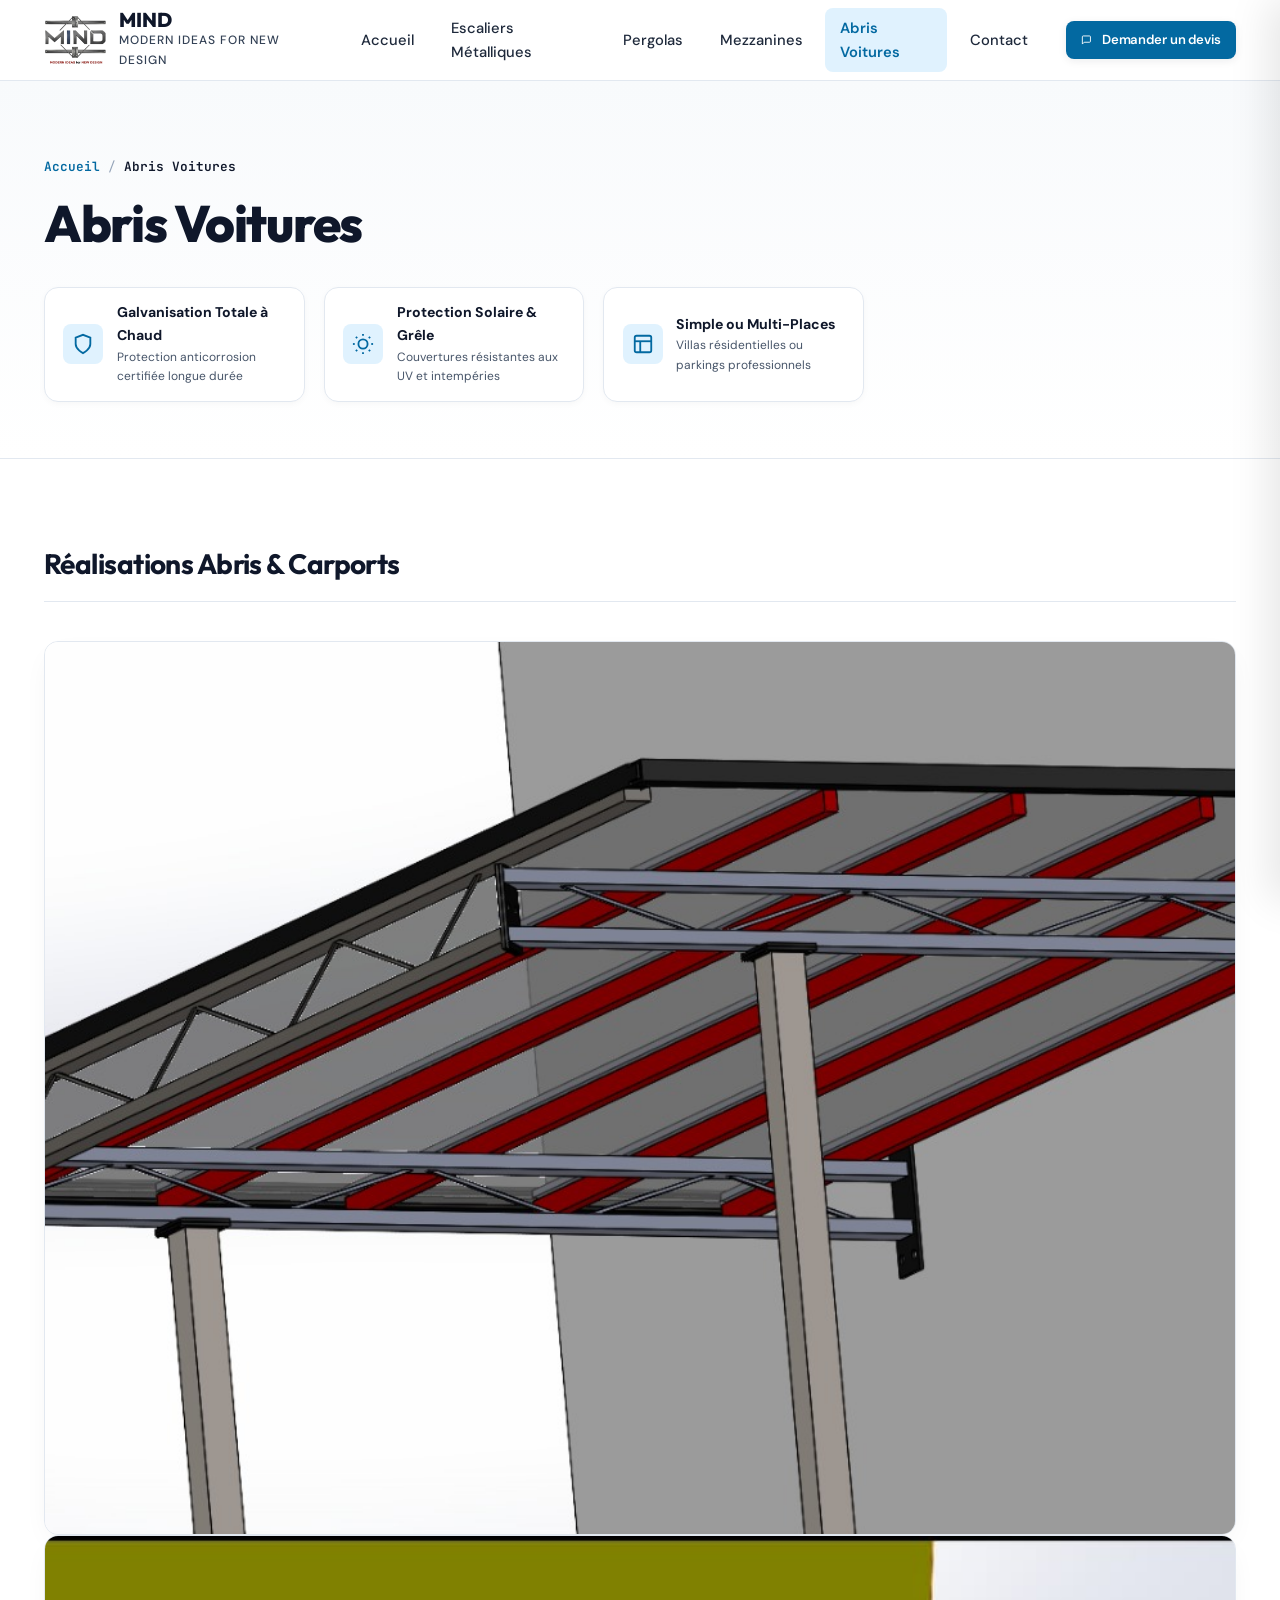
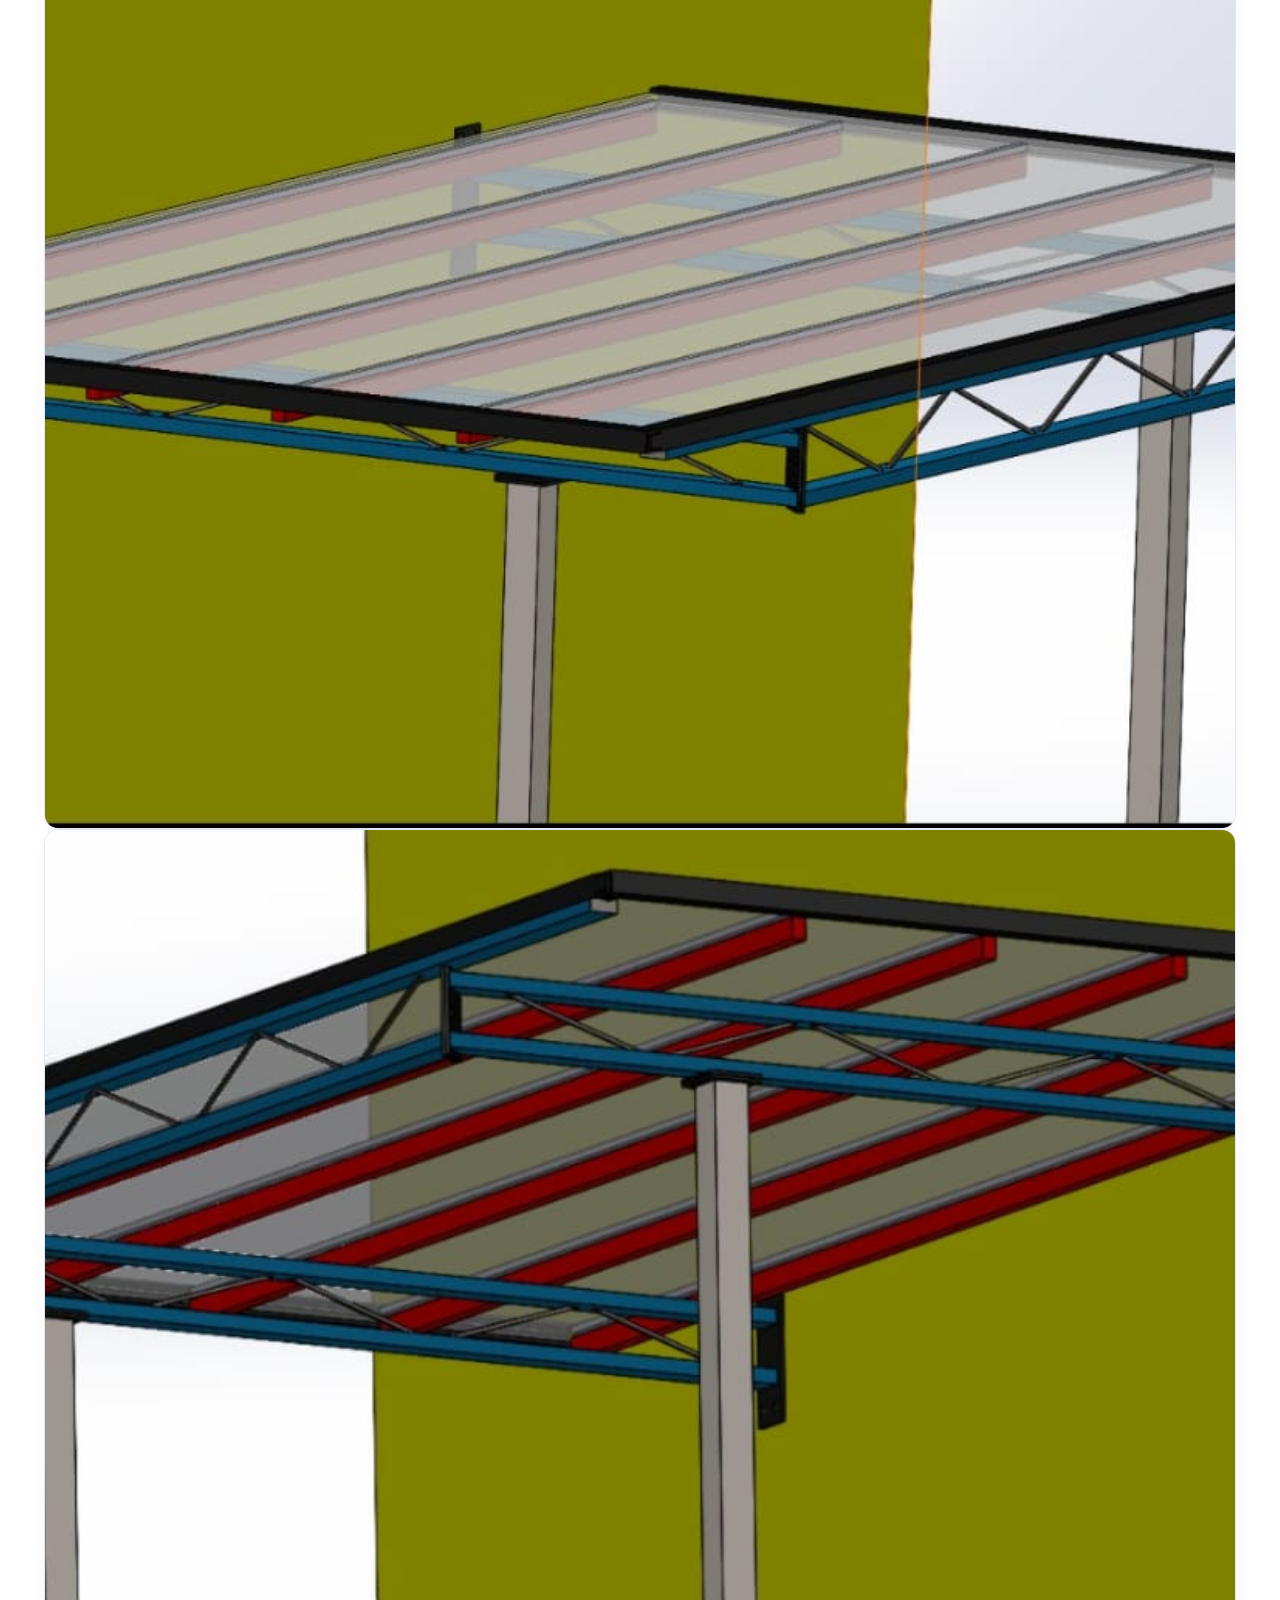
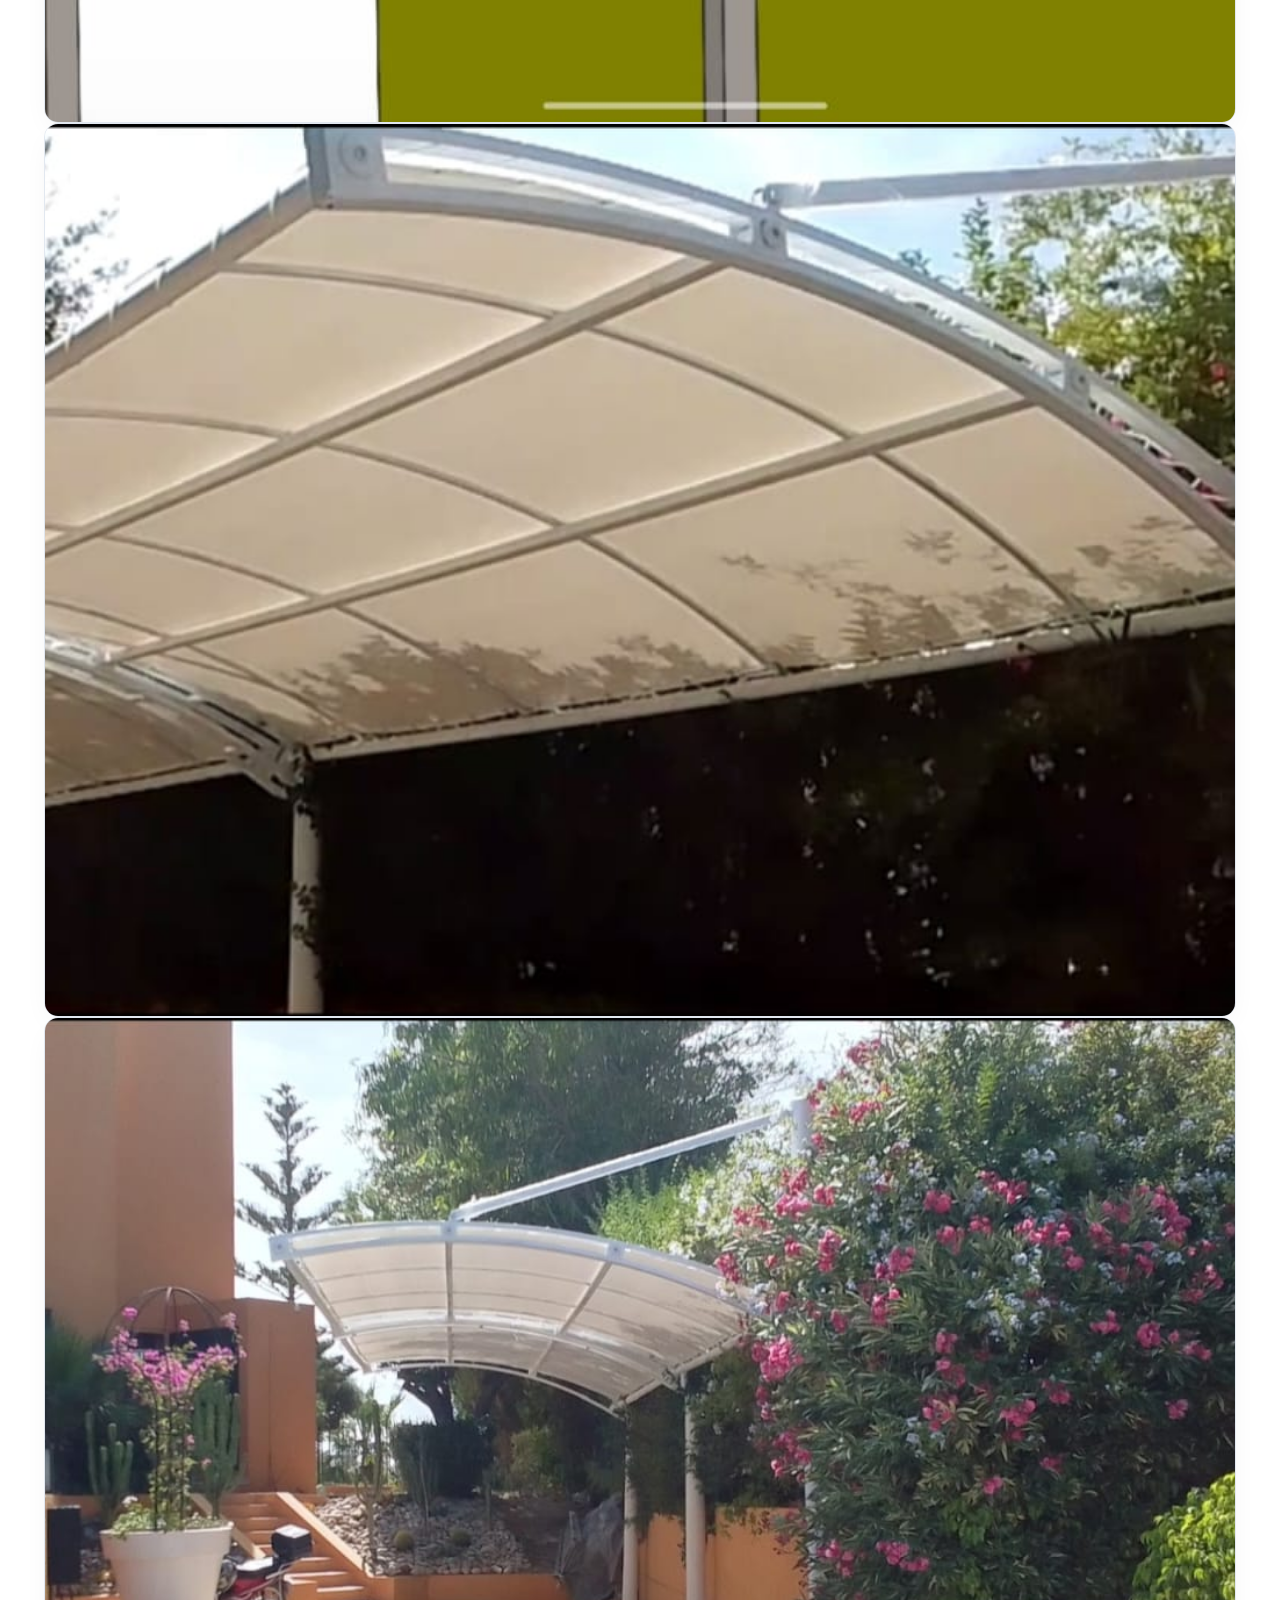
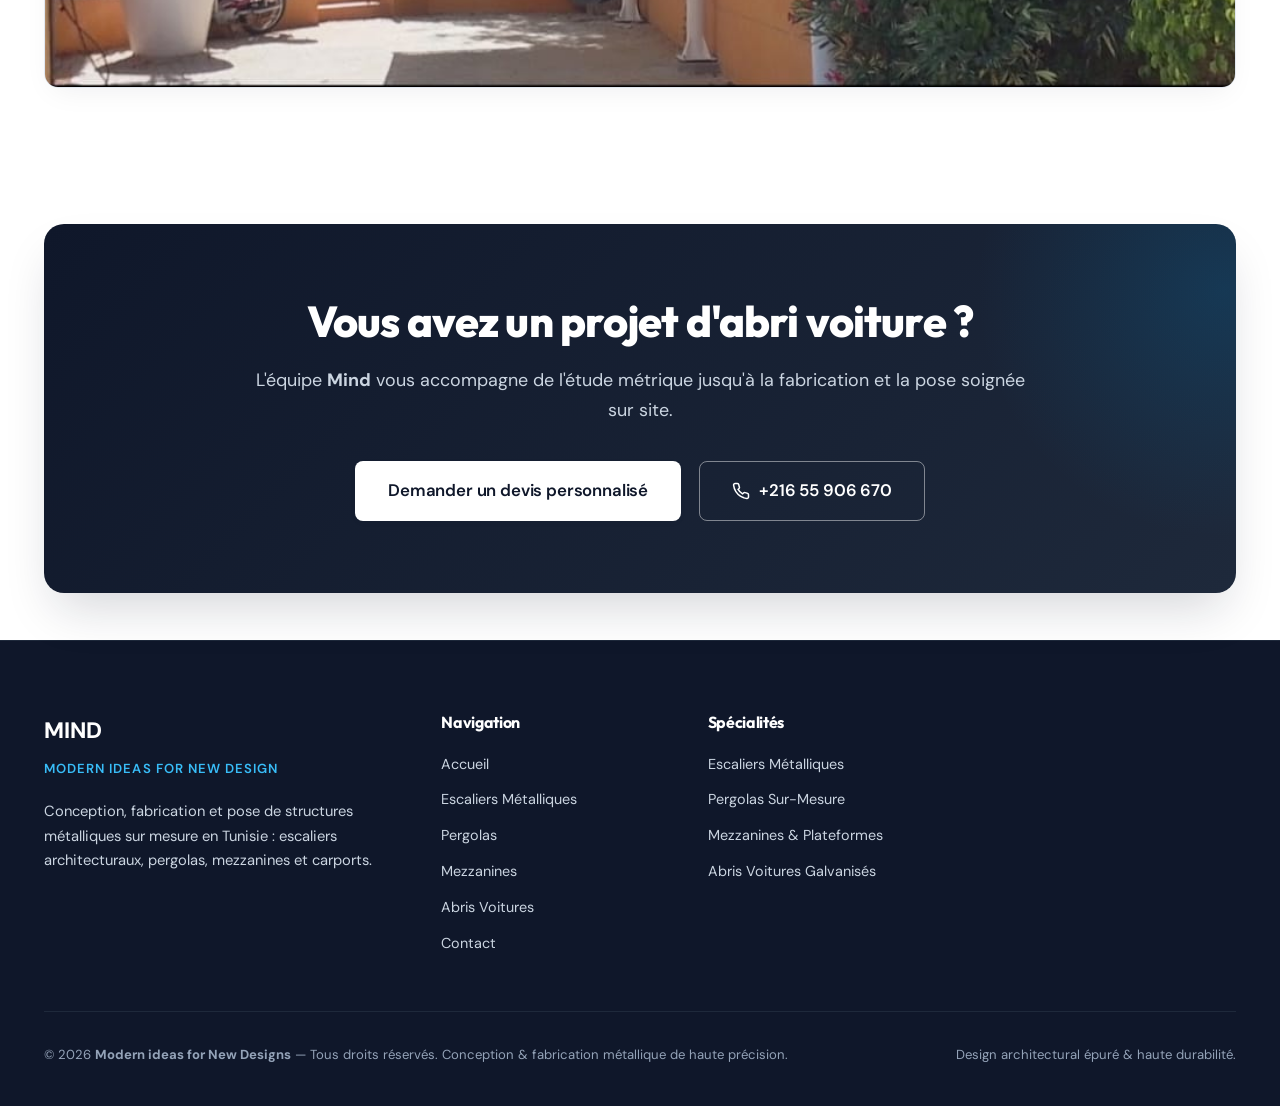
==== commit 98304221: "Update abris.html" ====
--- a/abris.html
+++ b/abris.html
@@ -131,10 +131,9 @@
             <div class="overlay-top">
               <svg width="20" height="20" viewBox="0 0 24 24" fill="none" stroke="currentColor" stroke-width="2"><polyline points="15 3 21 3 21 9"></polyline><polyline points="9 21 3 21 3 15"></polyline><line x1="21" y1="3" x2="14" y2="10"></line><line x1="3" y1="21" x2="10" y2="14"></line></svg>
             </div>
-            <span class="item-category">Abri Voiture</span>
-            <div class="item-title">Carport Résidentiel Autoportant</div>
-          </div>
-          <span class="item-id-badge">ABR-02</span>
+          
+          </div>
+      
         </div>
 
         <!-- Photo 3 (Span 4) -->
@@ -144,10 +143,9 @@
             <div class="overlay-top">
               <svg width="20" height="20" viewBox="0 0 24 24" fill="none" stroke="currentColor" stroke-width="2"><polyline points="15 3 21 3 21 9"></polyline><polyline points="9 21 3 21 3 15"></polyline><line x1="21" y1="3" x2="14" y2="10"></line><line x1="3" y1="21" x2="10" y2="14"></line></svg>
             </div>
-            <span class="item-category">Abri Voiture</span>
-            <div class="item-title">Parking d'Entreprise &amp; Collectivité</div>
-          </div>
-          <span class="item-id-badge">ABR-03</span>
+            
+          </div>
+    
         </div>
 
         <!-- Photo 4 (Span 4) -->
@@ -157,10 +155,9 @@
             <div class="overlay-top">
               <svg width="20" height="20" viewBox="0 0 24 24" fill="none" stroke="currentColor" stroke-width="2"><polyline points="15 3 21 3 21 9"></polyline><polyline points="9 21 3 21 3 15"></polyline><line x1="21" y1="3" x2="14" y2="10"></line><line x1="3" y1="21" x2="10" y2="14"></line></svg>
             </div>
-            <span class="item-category">Abri Voiture</span>
-            <div class="item-title">Abri Voiture Monopente Adossé</div>
-          </div>
-          <span class="item-id-badge">ABR-04</span>
+     
+          </div>
+          
         </div>
 
         <!-- Photo 5 (Span 4) -->
@@ -170,10 +167,9 @@
             <div class="overlay-top">
               <svg width="20" height="20" viewBox="0 0 24 24" fill="none" stroke="currentColor" stroke-width="2"><polyline points="15 3 21 3 21 9"></polyline><polyline points="9 21 3 21 3 15"></polyline><line x1="21" y1="3" x2="14" y2="10"></line><line x1="3" y1="21" x2="10" y2="14"></line></svg>
             </div>
-            <span class="item-category">Abri Voiture</span>
-            <div class="item-title">Double Pente avec Protection Anti-Grêle</div>
-          </div>
-          <span class="item-id-badge">ABR-05</span>
+         
+          </div>
+      
         </div>
 
         <!-- Photo 6 (Span 8) -->
@@ -183,10 +179,9 @@
             <div class="overlay-top">
               <svg width="20" height="20" viewBox="0 0 24 24" fill="none" stroke="currentColor" stroke-width="2"><polyline points="15 3 21 3 21 9"></polyline><polyline points="9 21 3 21 3 15"></polyline><line x1="21" y1="3" x2="14" y2="10"></line><line x1="3" y1="21" x2="10" y2="14"></line></svg>
             </div>
-            <span class="item-category">Abri Voiture</span>
-            <div class="item-title">Structure Acier Galvanisé à Chaud Haute Portance</div>
-          </div>
-          <span class="item-id-badge">ABR-06</span>
+   
+          </div>
+      
         </div>
       </div>
     </div>
@@ -256,4 +251,4 @@
   <script src="js/lightbox.js"></script>
   <script src="js/script.js"></script>
 </body>
-</html>+</html>
--- a/css/style.css
+++ b/css/style.css
@@ -1578,6 +1578,11 @@
 }
 
 @media (max-width: 820px) {
+  /* Sur mobile, assurer que tous les éléments et galeries sont visibles immédiatement sans blocage d'animation */
+  .reveal {
+    opacity: 1 !important;
+    transform: none !important;
+  }
   .main-nav, .header-action .btn {
     display: none;
   }
